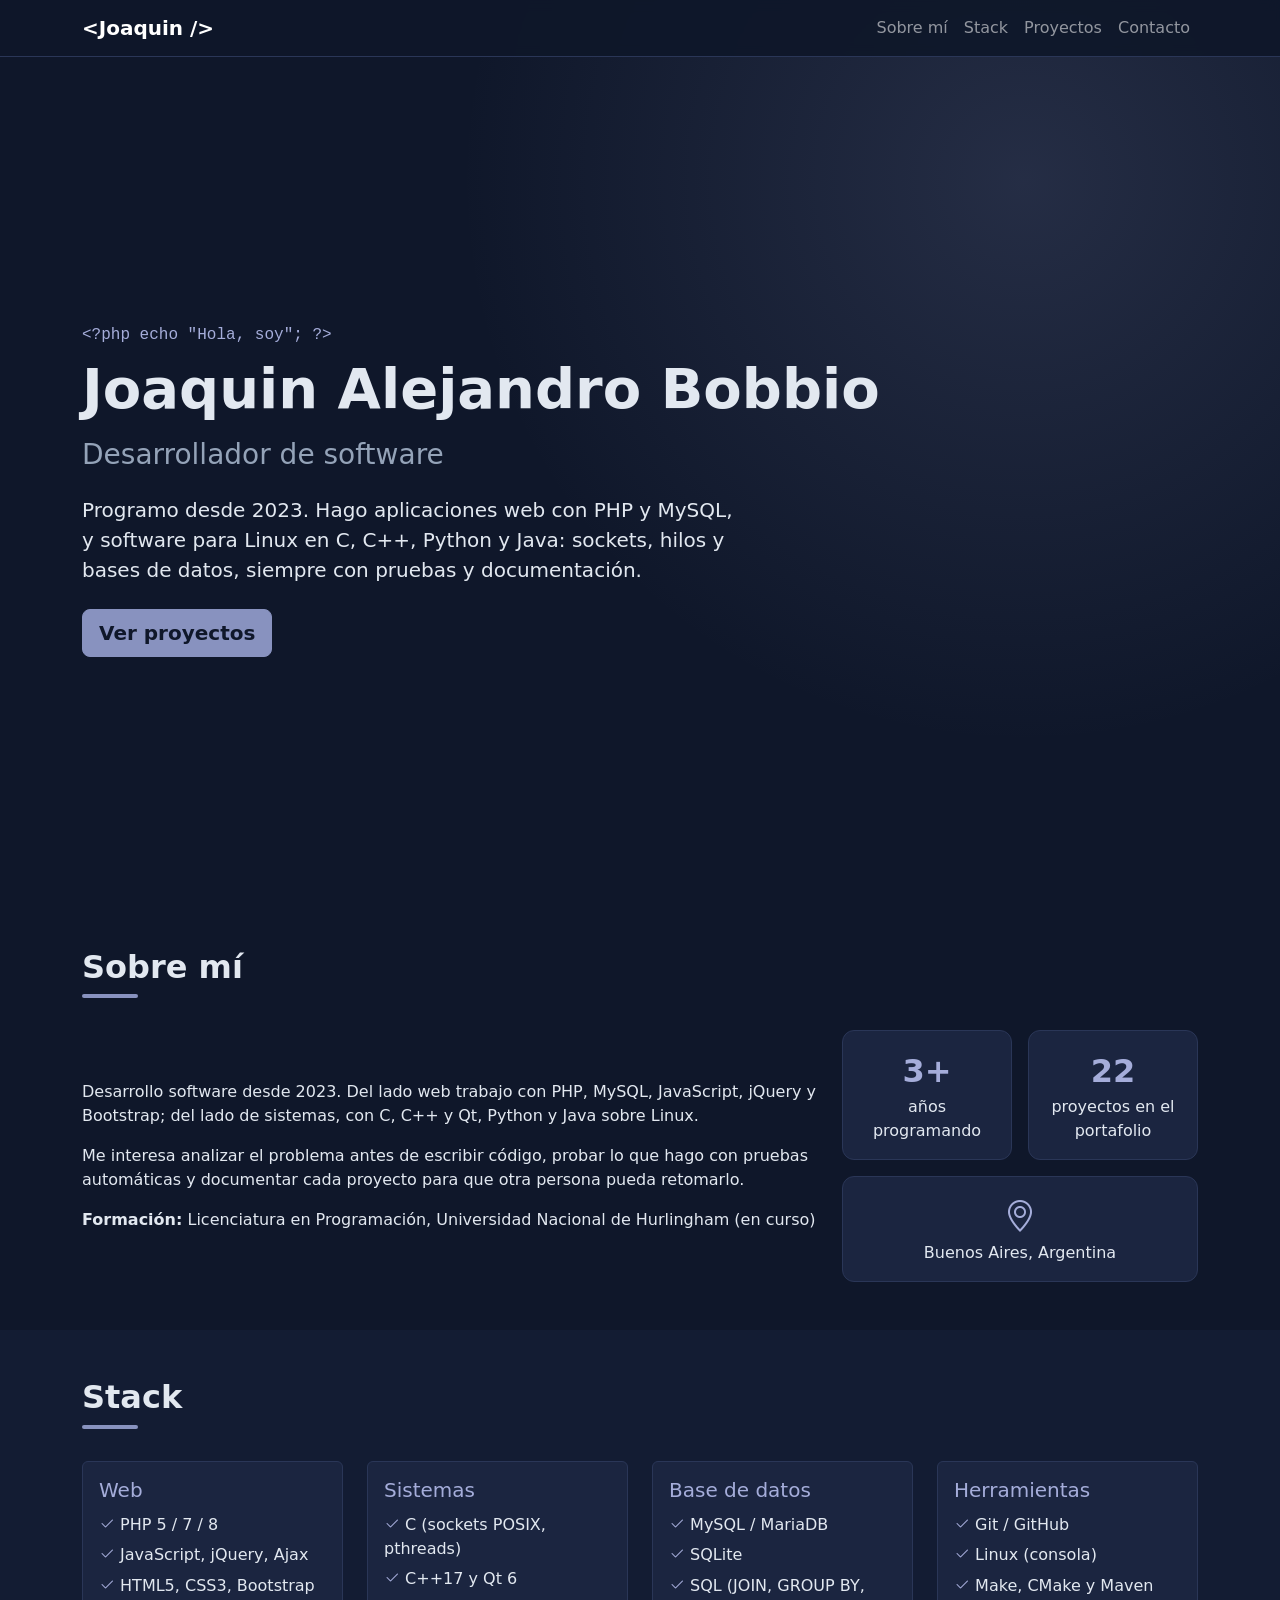
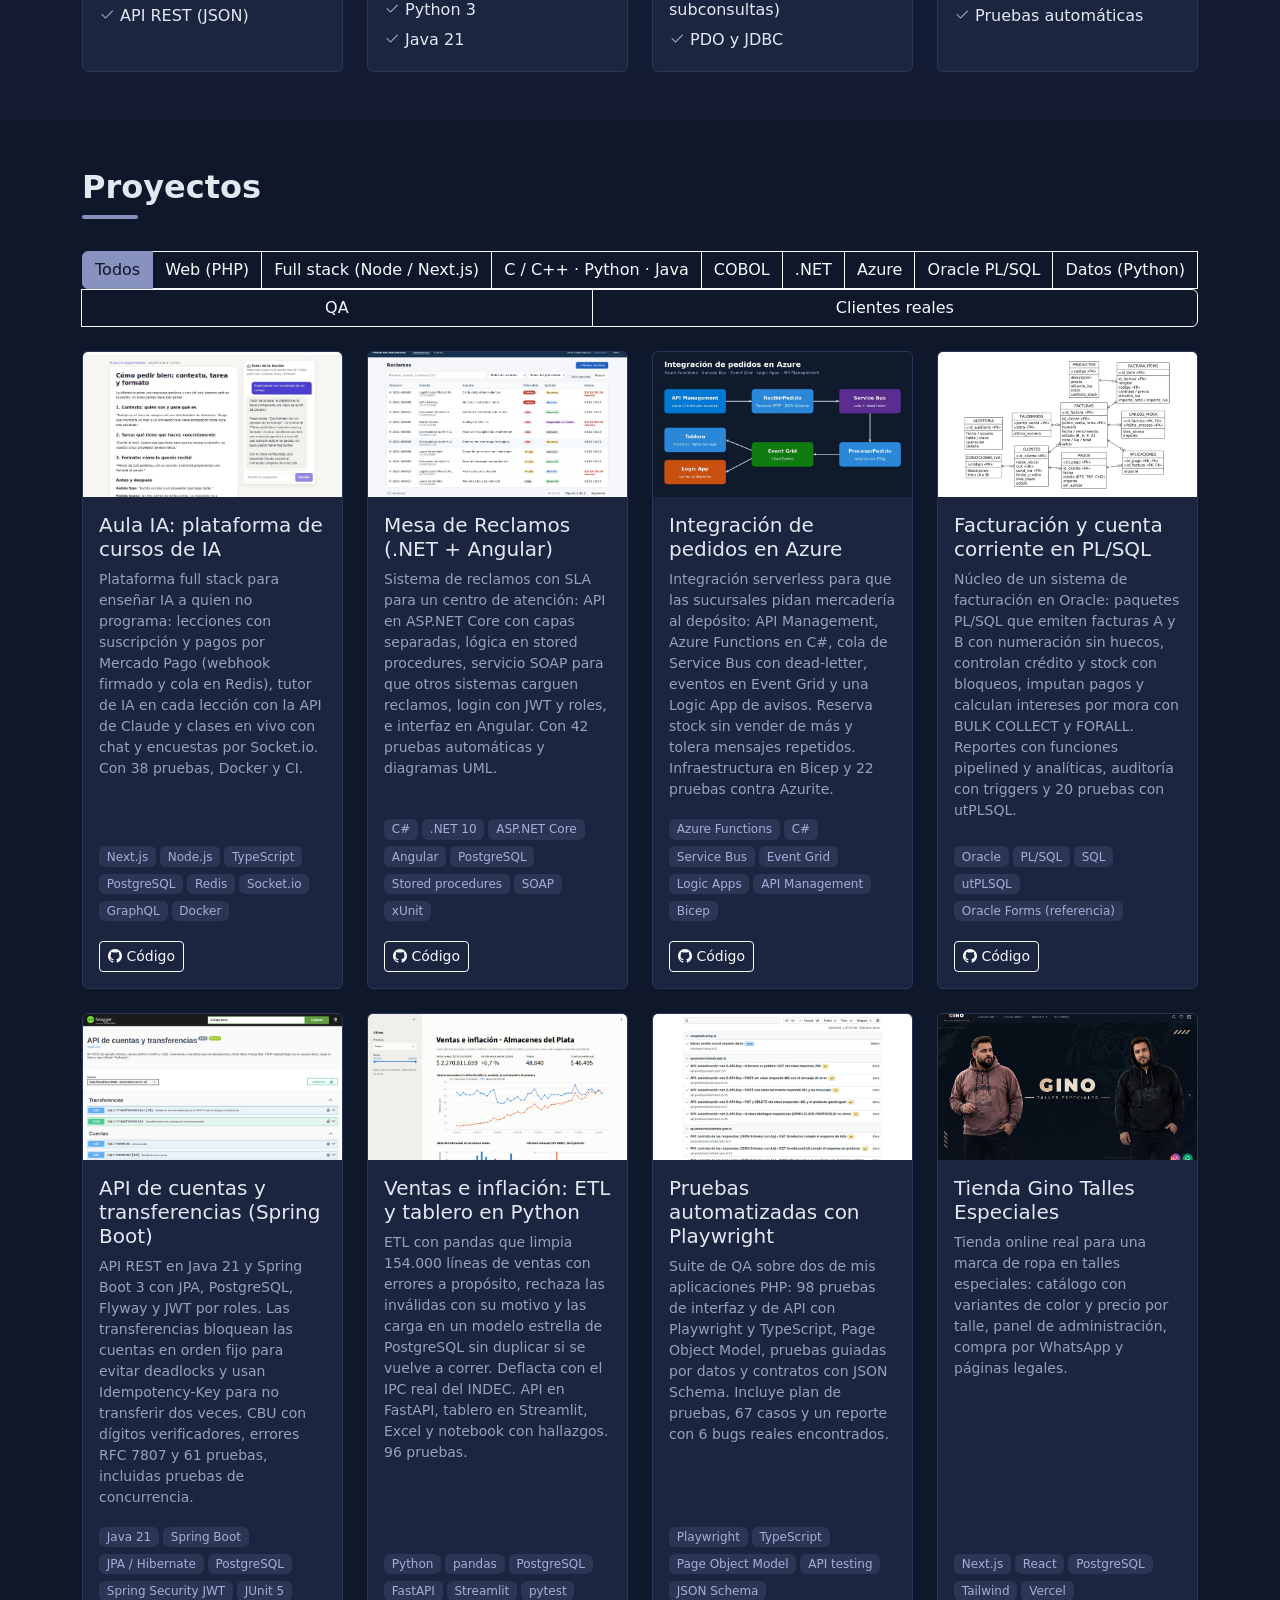
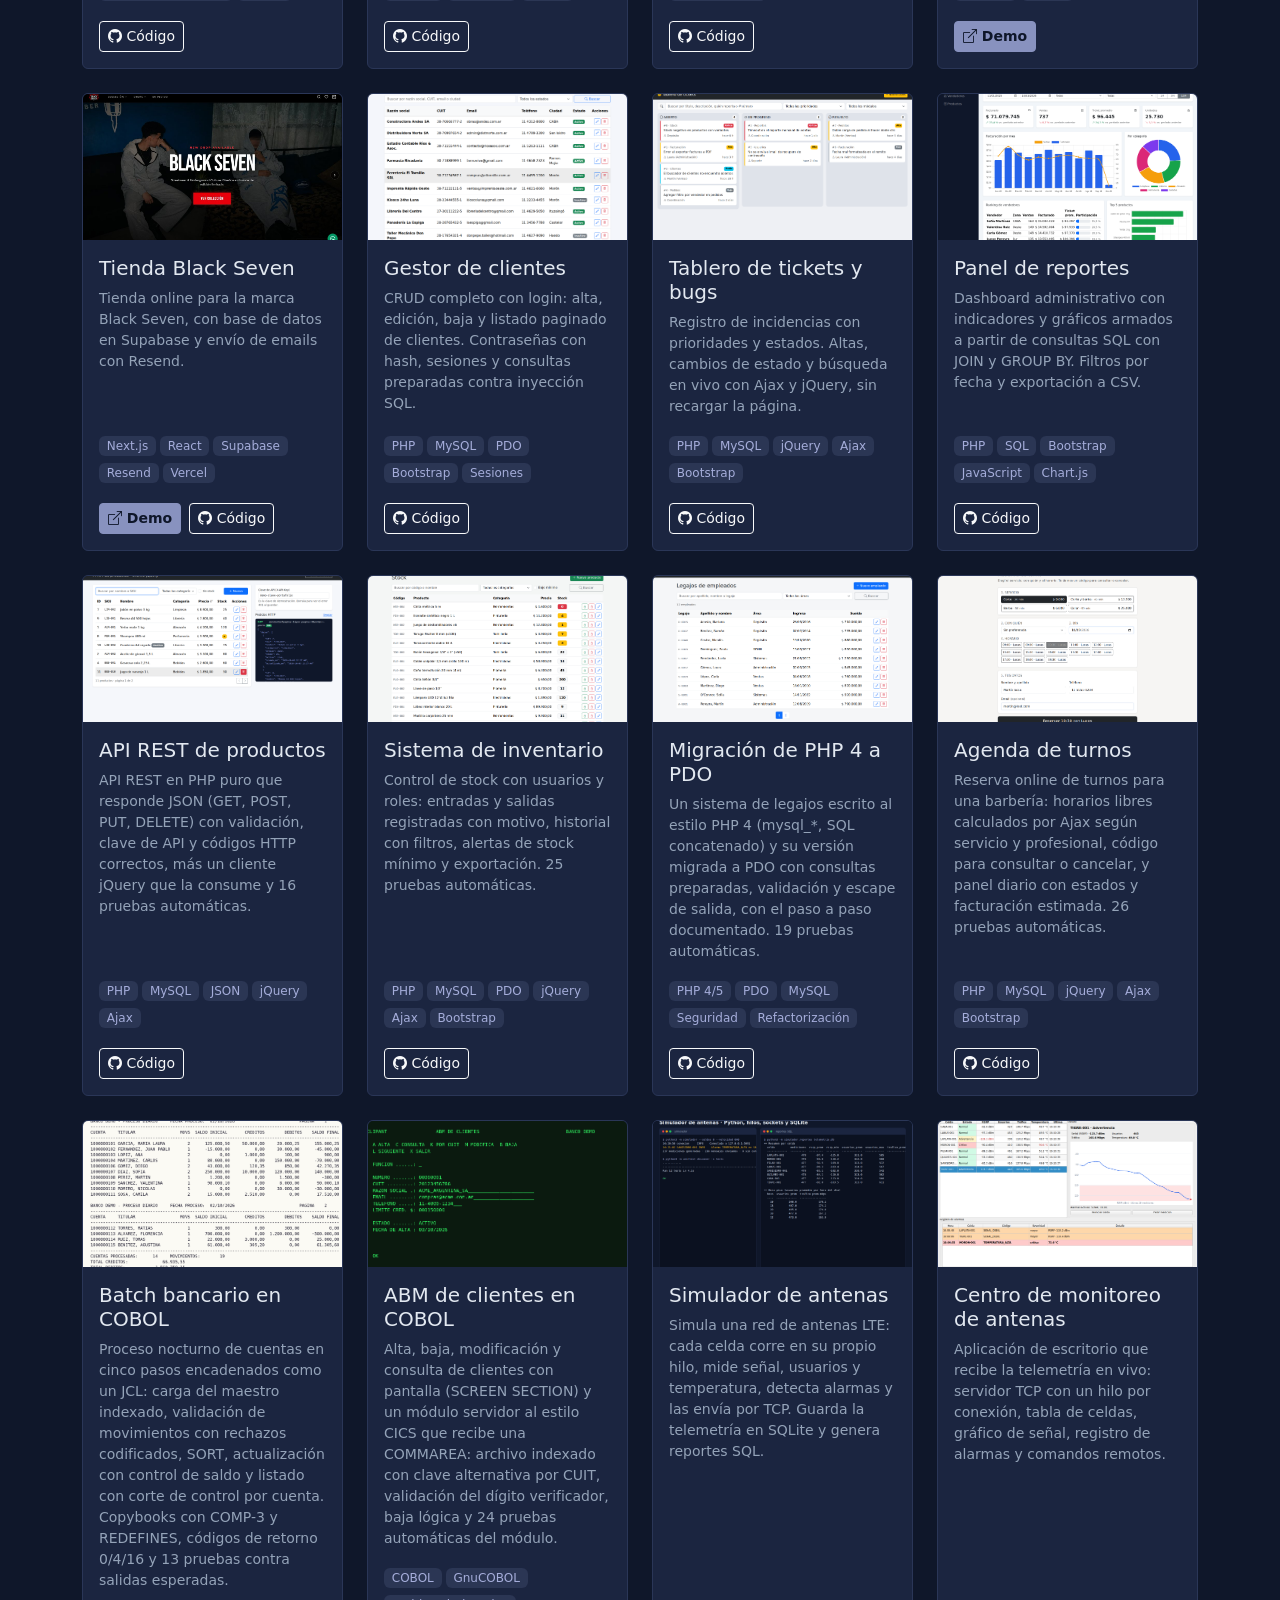
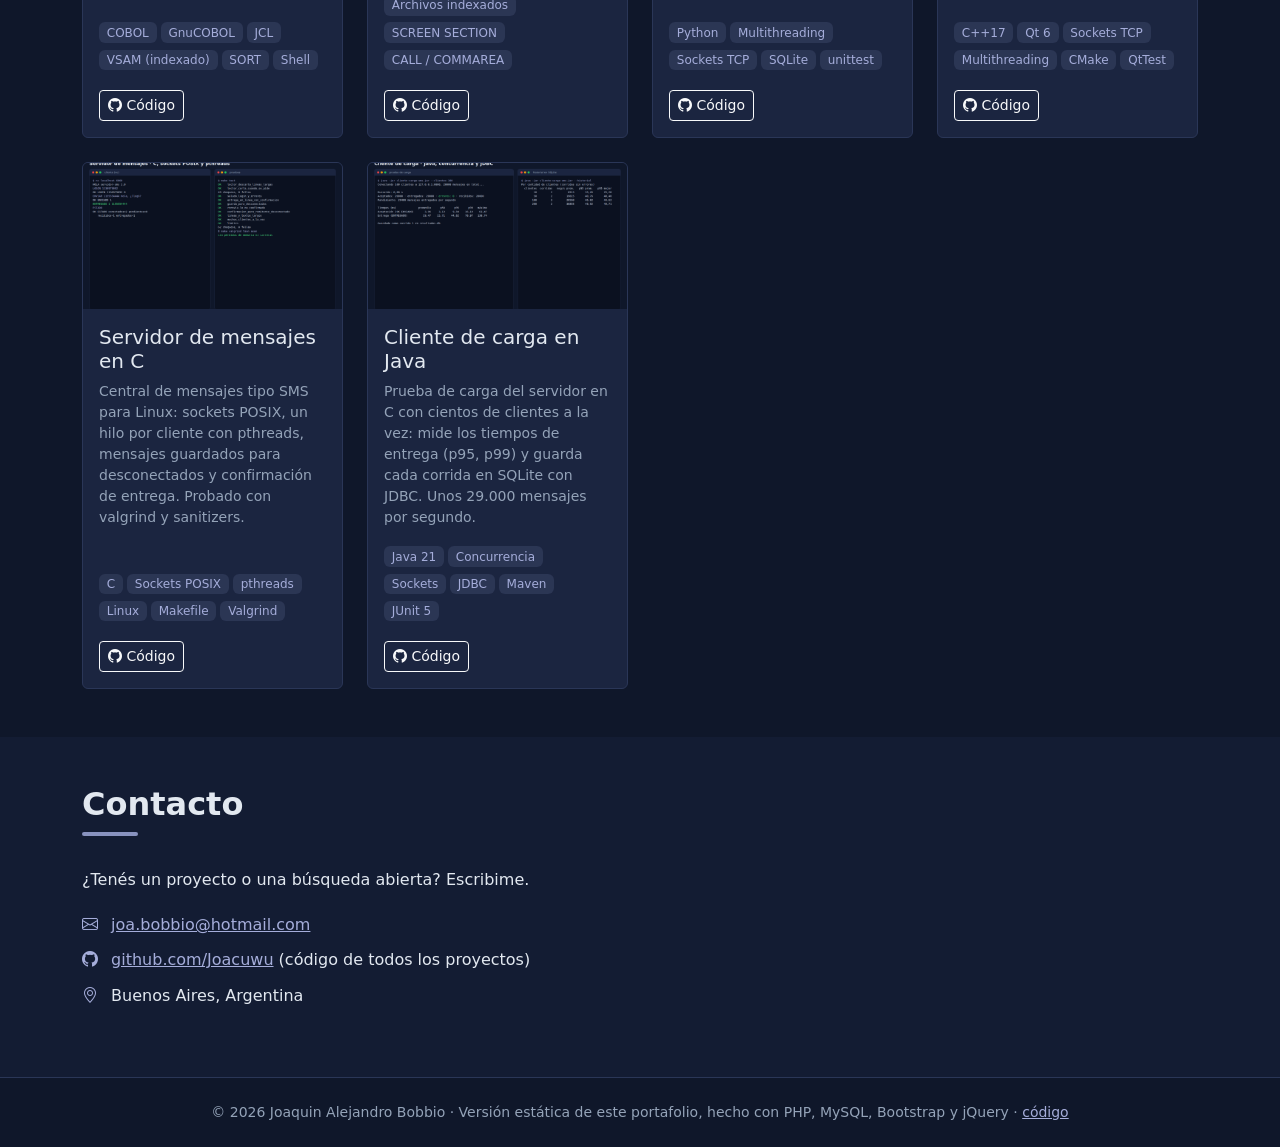
==== index.html @ fb20b4a5 "Primera versión de Joacuwu.github.io Co-Authored-By: Claude Opus 5.5 (1M context) <noreply@anthropic" ====
<!DOCTYPE html>
<html lang="es">
<head>
    <meta charset="utf-8">
    <meta name="viewport" content="width=device-width, initial-scale=1">
    <title>Joaquin Alejandro Bobbio · Desarrollador de software</title>
    <meta name="description" content="Programo desde 2023. Hago aplicaciones web con PHP y MySQL, y software para Linux en C, C++, Python y Java: sockets, hilos y bases de datos, siempre con pruebas y documentación.">
    <link rel="stylesheet" href="assets/vendor/bootstrap/bootstrap.min.css">
    <link rel="stylesheet" href="assets/vendor/bootstrap-icons/bootstrap-icons.min.css">
    <link rel="stylesheet" href="assets/css/estilos.css">
</head>
<body data-bs-spy="scroll" data-bs-target="#nav-principal" data-bs-offset="80">

<nav id="nav-principal" class="navbar navbar-expand-lg navbar-dark fixed-top">
    <div class="container">
        <a class="navbar-brand fw-bold" href="#inicio">&lt;Joaquin /&gt;</a>
        <button class="navbar-toggler" type="button" data-bs-toggle="collapse" data-bs-target="#menu" aria-controls="menu" aria-expanded="false" aria-label="Abrir menú">
            <span class="navbar-toggler-icon"></span>
        </button>
        <div class="collapse navbar-collapse" id="menu">
            <ul class="navbar-nav ms-auto">
                <li class="nav-item"><a class="nav-link" href="#sobre-mi">Sobre mí</a></li>
                <li class="nav-item"><a class="nav-link" href="#stack">Stack</a></li>
                <li class="nav-item"><a class="nav-link" href="#proyectos">Proyectos</a></li>
                <li class="nav-item"><a class="nav-link" href="#contacto">Contacto</a></li>
            </ul>
        </div>
    </div>
</nav>

<header id="inicio" class="hero d-flex align-items-center">
    <div class="container">
        <p class="text-acento mb-2 font-mono">&lt;?php echo "Hola, soy"; ?&gt;</p>
        <h1 class="display-4 fw-bold mb-3">Joaquin Alejandro Bobbio</h1>
        <h2 class="h3 text-secundario mb-4">Desarrollador de software</h2>
        <p class="lead col-lg-7 mb-4">Programo desde 2023. Hago aplicaciones web con PHP y MySQL, y software para Linux en C, C++, Python y Java: sockets, hilos y bases de datos, siempre con pruebas y documentación.</p>
        <div class="d-flex flex-wrap gap-2">
            <a href="#proyectos" class="btn btn-acento btn-lg">Ver proyectos</a>
        </div>
    </div>
</header>

<main>
    <section id="sobre-mi" class="py-5">
        <div class="container">
            <h2 class="titulo-seccion">Sobre mí</h2>
            <div class="row g-4 align-items-center">
                <div class="col-lg-8">
                                        <p>Desarrollo software desde 2023. Del lado web trabajo con PHP, MySQL, JavaScript, jQuery y Bootstrap; del lado de sistemas, con C, C++ y Qt, Python y Java sobre Linux.</p>
                                        <p>Me interesa analizar el problema antes de escribir código, probar lo que hago con pruebas automáticas y documentar cada proyecto para que otra persona pueda retomarlo.</p>
                                        <p class="mb-0"><strong>Formación:</strong> Licenciatura en Programación, Universidad Nacional de Hurlingham (en curso)</p>
                </div>
                <div class="col-lg-4">
                    <div class="row g-3 text-center">
                        <div class="col-6"><div class="dato"><span class="dato-num">3+</span><span>años programando</span></div></div>
                        <div class="col-6"><div class="dato"><span class="dato-num" id="dato-proyectos">22</span><span>proyectos en el portafolio</span></div></div>
                        <div class="col-12"><div class="dato"><span class="dato-num"><i class="bi bi-geo-alt"></i></span><span>Buenos Aires, Argentina</span></div></div>
                    </div>
                </div>
            </div>
        </div>
    </section>

    <section id="stack" class="py-5 seccion-alt">
        <div class="container">
            <h2 class="titulo-seccion">Stack</h2>
            <div class="row g-4">
                                <div class="col-sm-6 col-lg-3">
                    <div class="card h-100 tarjeta">
                        <div class="card-body">
                            <h3 class="h5 text-acento">Web</h3>
                            <ul class="list-unstyled mb-0">
                                                                <li><i class="bi bi-check2 text-acento"></i> PHP 5 / 7 / 8</li>
                                                                <li><i class="bi bi-check2 text-acento"></i> JavaScript, jQuery, Ajax</li>
                                                                <li><i class="bi bi-check2 text-acento"></i> HTML5, CSS3, Bootstrap</li>
                                                                <li><i class="bi bi-check2 text-acento"></i> API REST (JSON)</li>
                                                            </ul>
                        </div>
                    </div>
                </div>
                                <div class="col-sm-6 col-lg-3">
                    <div class="card h-100 tarjeta">
                        <div class="card-body">
                            <h3 class="h5 text-acento">Sistemas</h3>
                            <ul class="list-unstyled mb-0">
                                                                <li><i class="bi bi-check2 text-acento"></i> C (sockets POSIX, pthreads)</li>
                                                                <li><i class="bi bi-check2 text-acento"></i> C++17 y Qt 6</li>
                                                                <li><i class="bi bi-check2 text-acento"></i> Python 3</li>
                                                                <li><i class="bi bi-check2 text-acento"></i> Java 21</li>
                                                            </ul>
                        </div>
                    </div>
                </div>
                                <div class="col-sm-6 col-lg-3">
                    <div class="card h-100 tarjeta">
                        <div class="card-body">
                            <h3 class="h5 text-acento">Base de datos</h3>
                            <ul class="list-unstyled mb-0">
                                                                <li><i class="bi bi-check2 text-acento"></i> MySQL / MariaDB</li>
                                                                <li><i class="bi bi-check2 text-acento"></i> SQLite</li>
                                                                <li><i class="bi bi-check2 text-acento"></i> SQL (JOIN, GROUP BY, subconsultas)</li>
                                                                <li><i class="bi bi-check2 text-acento"></i> PDO y JDBC</li>
                                                            </ul>
                        </div>
                    </div>
                </div>
                                <div class="col-sm-6 col-lg-3">
                    <div class="card h-100 tarjeta">
                        <div class="card-body">
                            <h3 class="h5 text-acento">Herramientas</h3>
                            <ul class="list-unstyled mb-0">
                                                                <li><i class="bi bi-check2 text-acento"></i> Git / GitHub</li>
                                                                <li><i class="bi bi-check2 text-acento"></i> Linux (consola)</li>
                                                                <li><i class="bi bi-check2 text-acento"></i> Make, CMake y Maven</li>
                                                                <li><i class="bi bi-check2 text-acento"></i> Pruebas automáticas</li>
                                                            </ul>
                        </div>
                    </div>
                </div>
                            </div>
        </div>
    </section>

    <section id="proyectos" class="py-5">
        <div class="container">
            <h2 class="titulo-seccion">Proyectos</h2>
            <div class="btn-group flex-wrap mb-4" role="group" aria-label="Filtrar proyectos" id="filtros" data-enfoque="general">
                                <button type="button" class="btn btn-outline-light active" data-etiqueta="todos">Todos</button>
                                <button type="button" class="btn btn-outline-light" data-etiqueta="web">Web (PHP)</button>
                                <button type="button" class="btn btn-outline-light" data-etiqueta="fullstack">Full stack (Node / Next.js)</button>
                                <button type="button" class="btn btn-outline-light" data-etiqueta="sistemas">C / C++ · Python · Java</button>
                                <button type="button" class="btn btn-outline-light" data-etiqueta="cobol">COBOL</button>
                                <button type="button" class="btn btn-outline-light" data-etiqueta="dotnet">.NET</button>
                                <button type="button" class="btn btn-outline-light" data-etiqueta="azure">Azure</button>
                                <button type="button" class="btn btn-outline-light" data-etiqueta="oracle">Oracle PL/SQL</button>
                                <button type="button" class="btn btn-outline-light" data-etiqueta="datos">Datos (Python)</button>
                                <button type="button" class="btn btn-outline-light" data-etiqueta="qa">QA</button>
                                <button type="button" class="btn btn-outline-light" data-etiqueta="real">Clientes reales</button>
                            </div>
            <div class="row g-4" id="lista-proyectos">
                <div class="col-12 text-center py-5" id="cargando">
                    <div class="spinner-border text-light" role="status"><span class="visually-hidden">Cargando…</span></div>
                </div>
            </div>
        </div>
    </section>

    <section id="contacto" class="py-5 seccion-alt">
        <div class="container">
            <h2 class="titulo-seccion">Contacto</h2>
            <div class="row g-4 g-lg-5">
                <div class="col-lg-8">
                    <p>¿Tenés un proyecto o una búsqueda abierta? Escribime.</p>
                    <ul class="list-unstyled contacto-links">
                        <li><i class="bi bi-envelope"></i> <a href="mailto:joa.bobbio@hotmail.com">joa.bobbio@hotmail.com</a></li>
                        <li><i class="bi bi-github"></i> <a href="https://github.com/Joacuwu" target="_blank" rel="noopener">github.com/Joacuwu</a> (código de todos los proyectos)</li>
                        <li><i class="bi bi-geo-alt"></i> Buenos Aires, Argentina</li>
                    </ul>
                </div>
            </div>
        </div>
    </section>
</main>

<footer class="py-4 text-center small text-secundario">
    &copy; 2026 Joaquin Alejandro Bobbio · Versión estática de este portafolio, hecho con PHP, MySQL, Bootstrap y jQuery · <a href="https://github.com/Joacuwu/portafolio" target="_blank" rel="noopener">código</a>
</footer>

<script src="assets/vendor/jquery/jquery.min.js"></script>
<script src="assets/vendor/bootstrap/bootstrap.bundle.min.js"></script>
<script src="assets/js/datos-estaticos.js"></script>
<script src="assets/js/main.js"></script>
</body>
</html>
---- assets/css/estilos.css ----
:root {
    --fondo: #0f172a;
    --fondo-alt: #131c33;
    --tarjeta: #1b2540;
    --borde: #2a3657;
    --texto: #e2e8f0;
    --secundario: #94a3b8;
    --acento: #8892bf; /* violeta del logo de PHP */
    --acento-fuerte: #a5adda;
}

html { scroll-behavior: smooth; scroll-padding-top: 70px; }

body {
    background: var(--fondo);
    color: var(--texto);
    font-family: system-ui, -apple-system, "Segoe UI", Roboto, sans-serif;
}

a { color: var(--acento-fuerte); }
a:hover { color: #fff; }

.font-mono { font-family: ui-monospace, SFMono-Regular, Consolas, monospace; }
.text-acento { color: var(--acento-fuerte) !important; }
.text-secundario { color: var(--secundario) !important; }

.navbar { background: rgba(15, 23, 42, .92); backdrop-filter: blur(6px); border-bottom: 1px solid var(--borde); }
.navbar .nav-link.active { color: var(--acento-fuerte) !important; }

.hero {
    min-height: 100vh;
    padding-top: 80px;
    background:
        radial-gradient(circle at 80% 20%, rgba(136, 146, 191, .18), transparent 45%),
        var(--fondo);
}

.btn-acento { background: var(--acento); border-color: var(--acento); color: #0f172a; font-weight: 600; }
.btn-acento:hover, .btn-acento:focus { background: var(--acento-fuerte); border-color: var(--acento-fuerte); color: #0f172a; }

.seccion-alt { background: var(--fondo-alt); }

.titulo-seccion { font-weight: 700; margin-bottom: 2rem; }
.titulo-seccion::after {
    content: ""; display: block; width: 56px; height: 4px; margin-top: .5rem;
    background: var(--acento); border-radius: 2px;
}

.tarjeta, .card { background: var(--tarjeta); border: 1px solid var(--borde); color: var(--texto); }
.tarjeta li { padding: .2rem 0; }

.dato { background: var(--tarjeta); border: 1px solid var(--borde); border-radius: .75rem; padding: 1rem; display: flex; flex-direction: column; }
.dato-num { font-size: 2rem; font-weight: 700; color: var(--acento-fuerte); }

.proyecto .card-img-top { aspect-ratio: 16 / 9; object-fit: cover; background: #0b1120; }
.proyecto .placeholder-img {
    aspect-ratio: 16 / 9; display: flex; align-items: center; justify-content: center;
    background: linear-gradient(135deg, #1e293b, #312e81); font-size: 2.5rem; color: var(--acento-fuerte);
}
.proyecto { transition: transform .2s ease, border-color .2s ease; }
.proyecto:hover { transform: translateY(-4px); border-color: var(--acento); }
.badge-tec { background: rgba(136, 146, 191, .15); color: var(--acento-fuerte); font-weight: 500; }

#filtros .btn.active { background: var(--acento); border-color: var(--acento); color: #0f172a; }

.form-control { background: var(--fondo); border-color: var(--borde); color: var(--texto); }
.form-control:focus { background: var(--fondo); color: var(--texto); border-color: var(--acento); box-shadow: 0 0 0 .2rem rgba(136, 146, 191, .25); }
.form-label { color: var(--secundario); }

.contacto-links li { padding: .35rem 0; }
.contacto-links i { color: var(--acento-fuerte); margin-right: .5rem; }

footer { border-top: 1px solid var(--borde); }
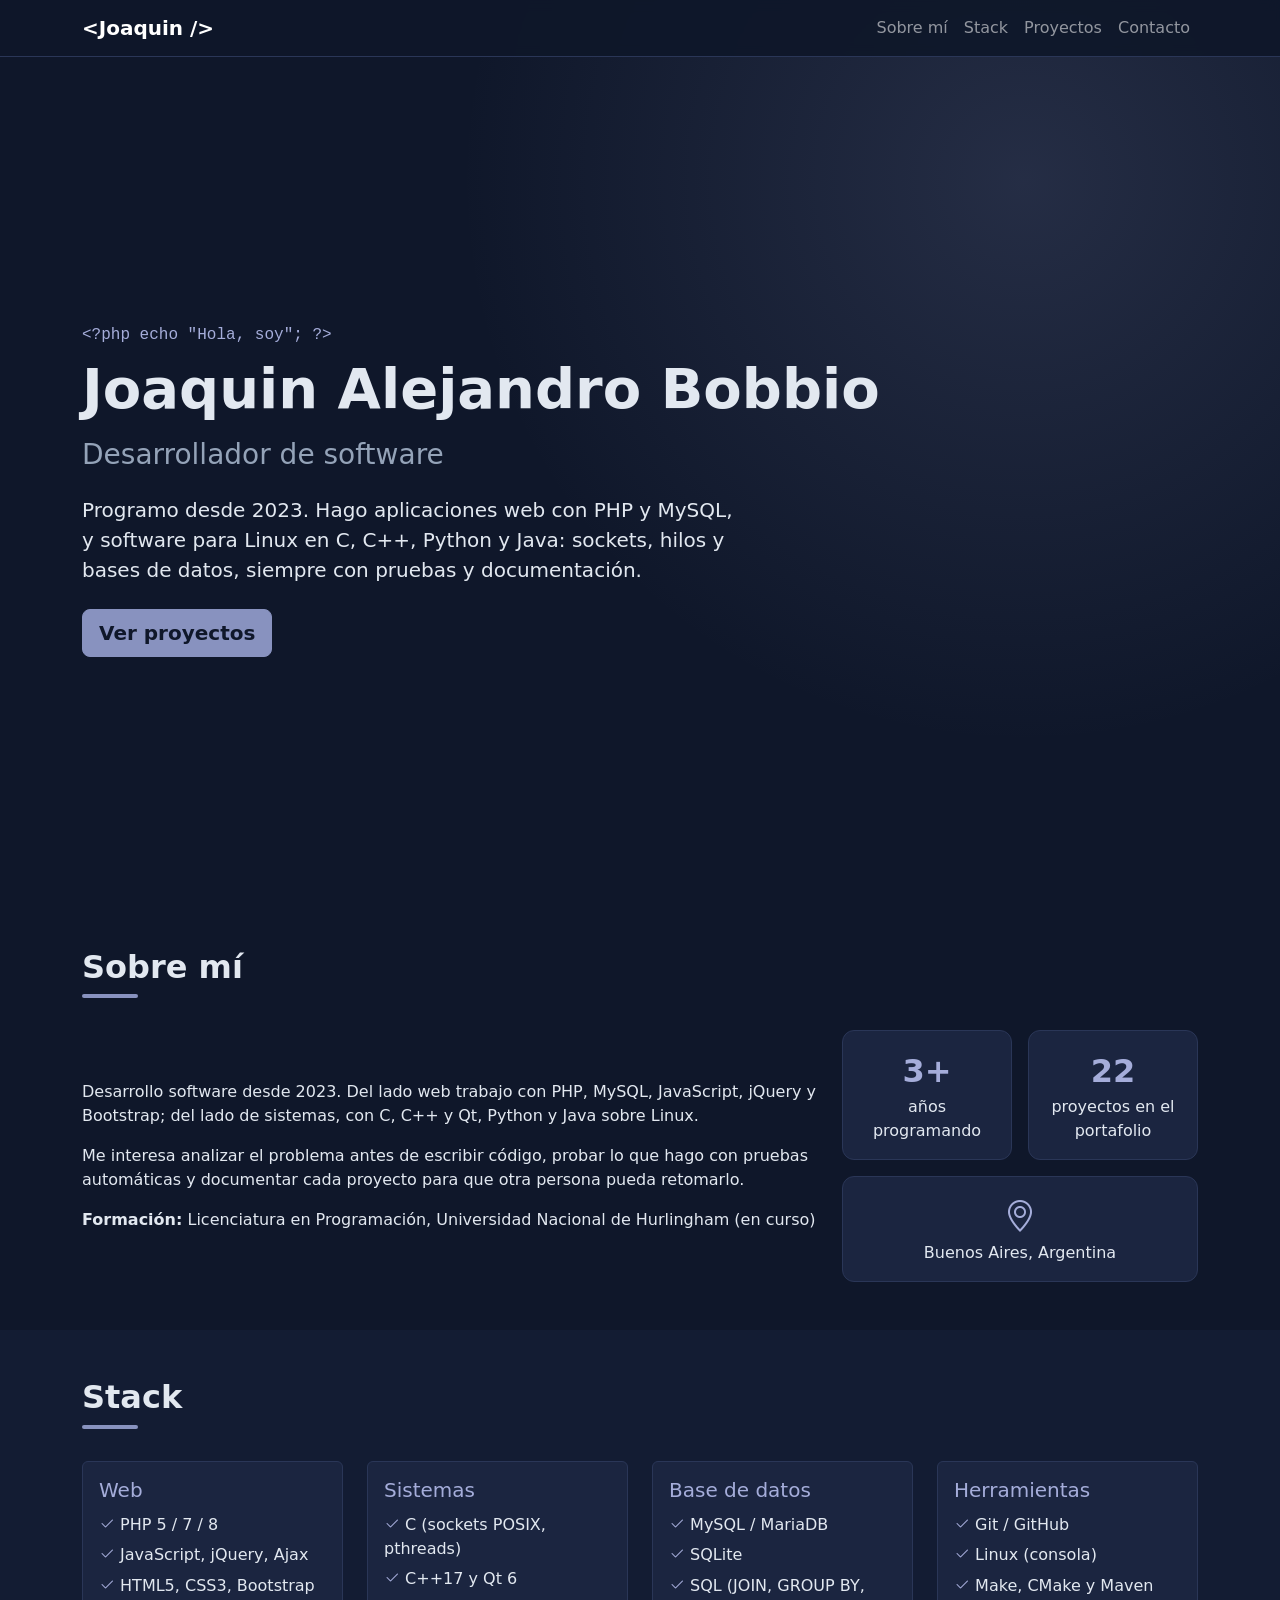
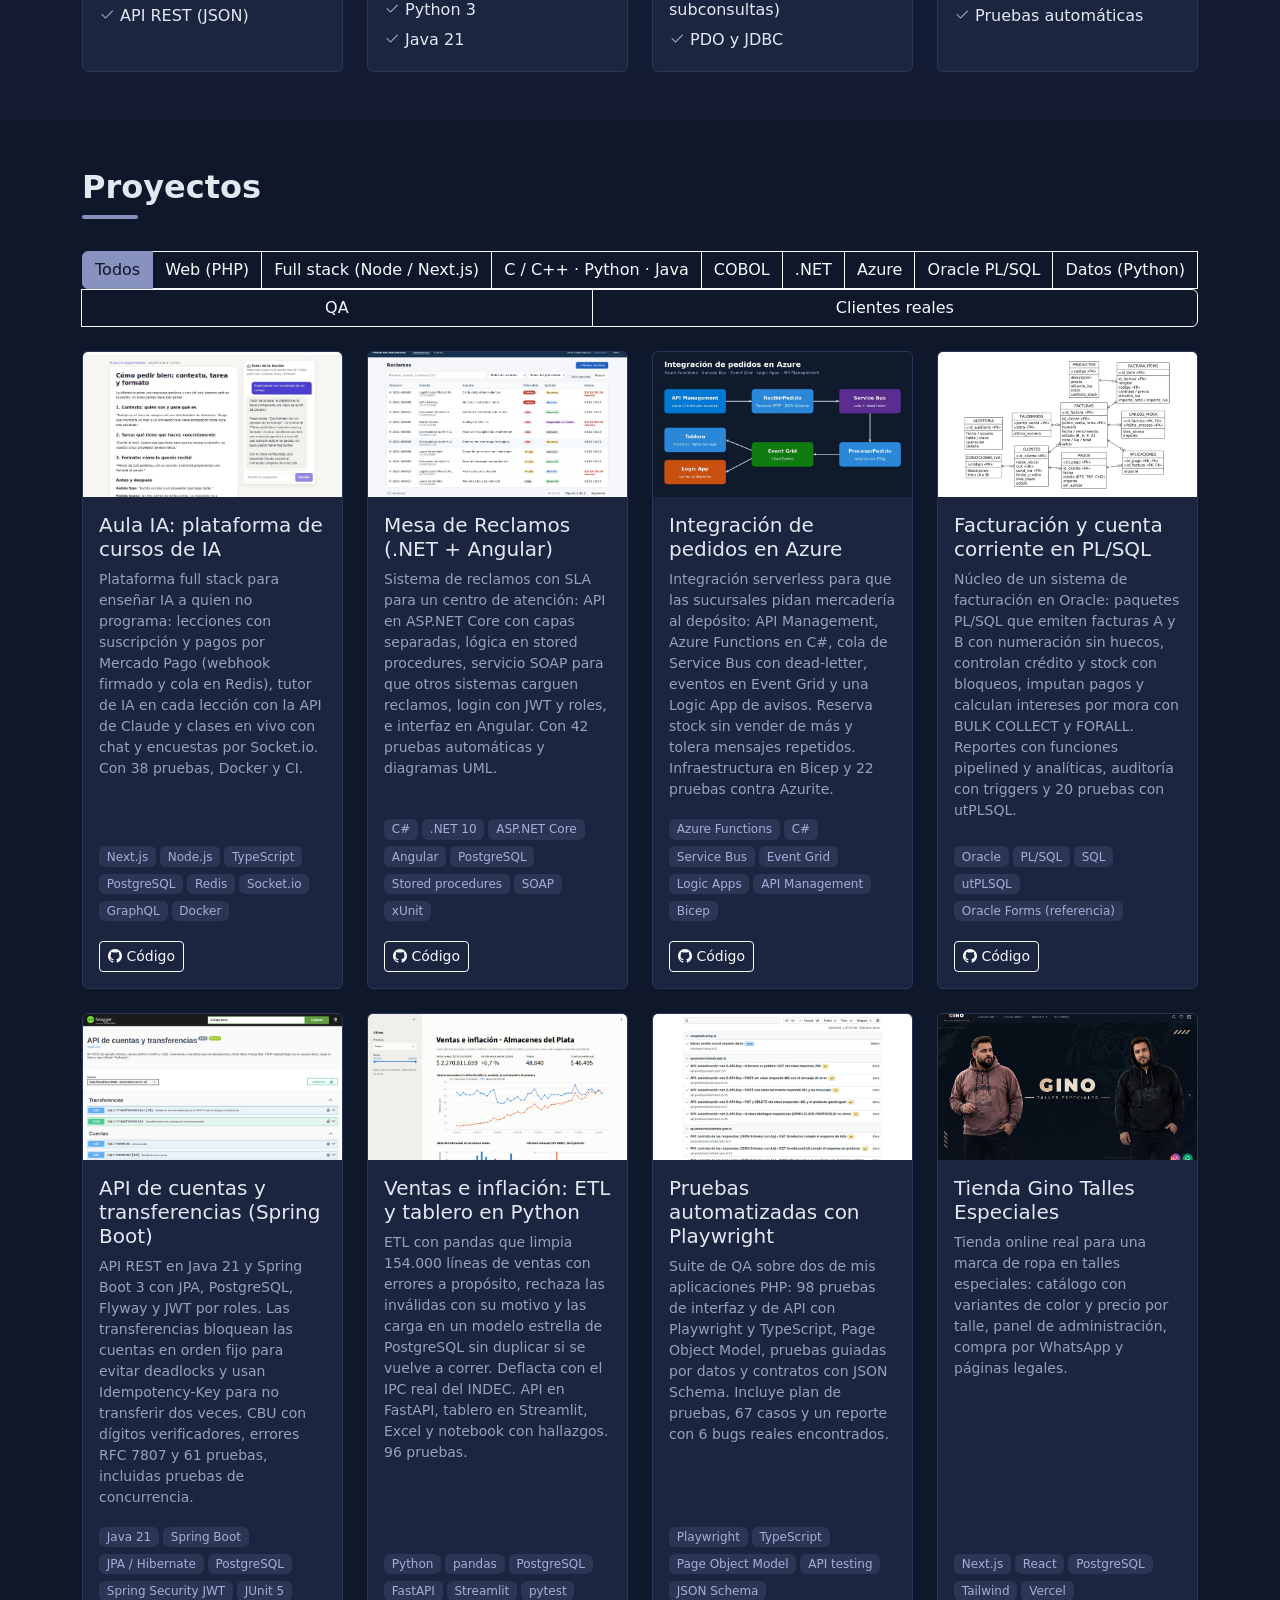
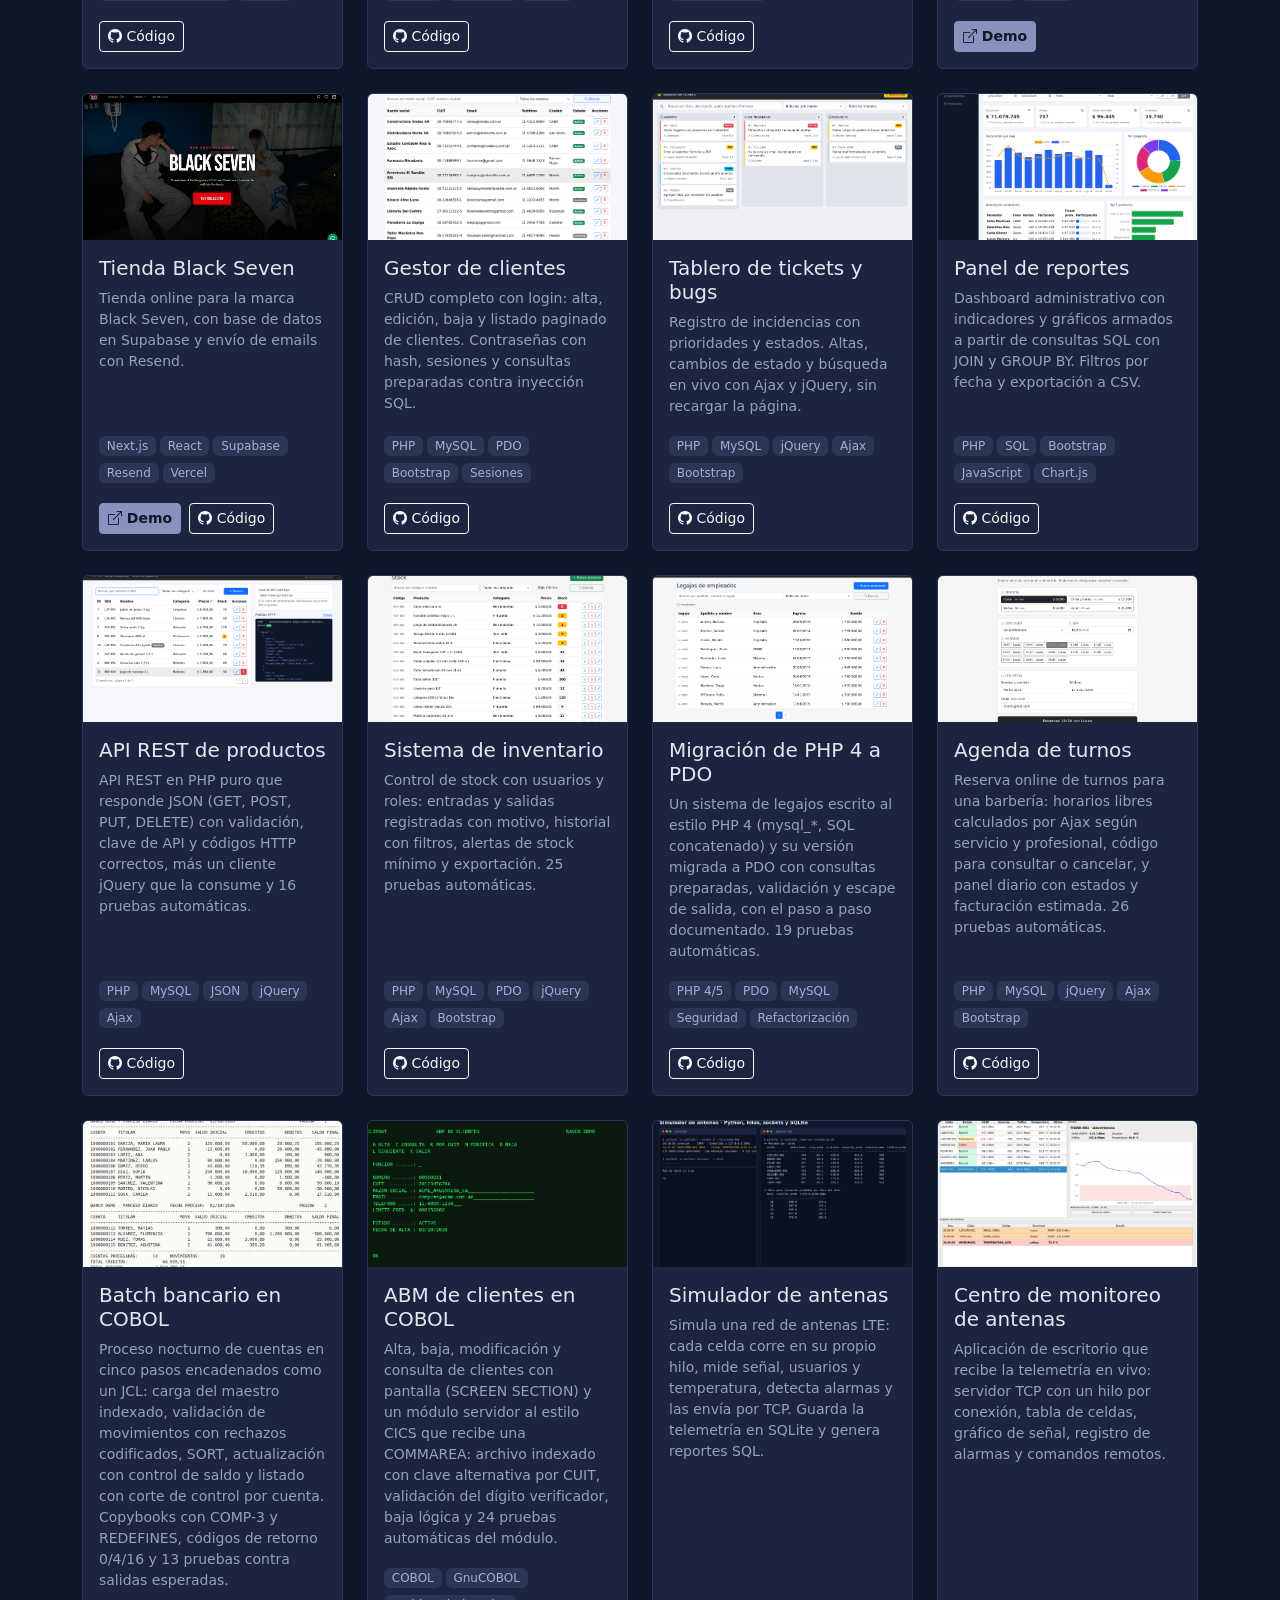
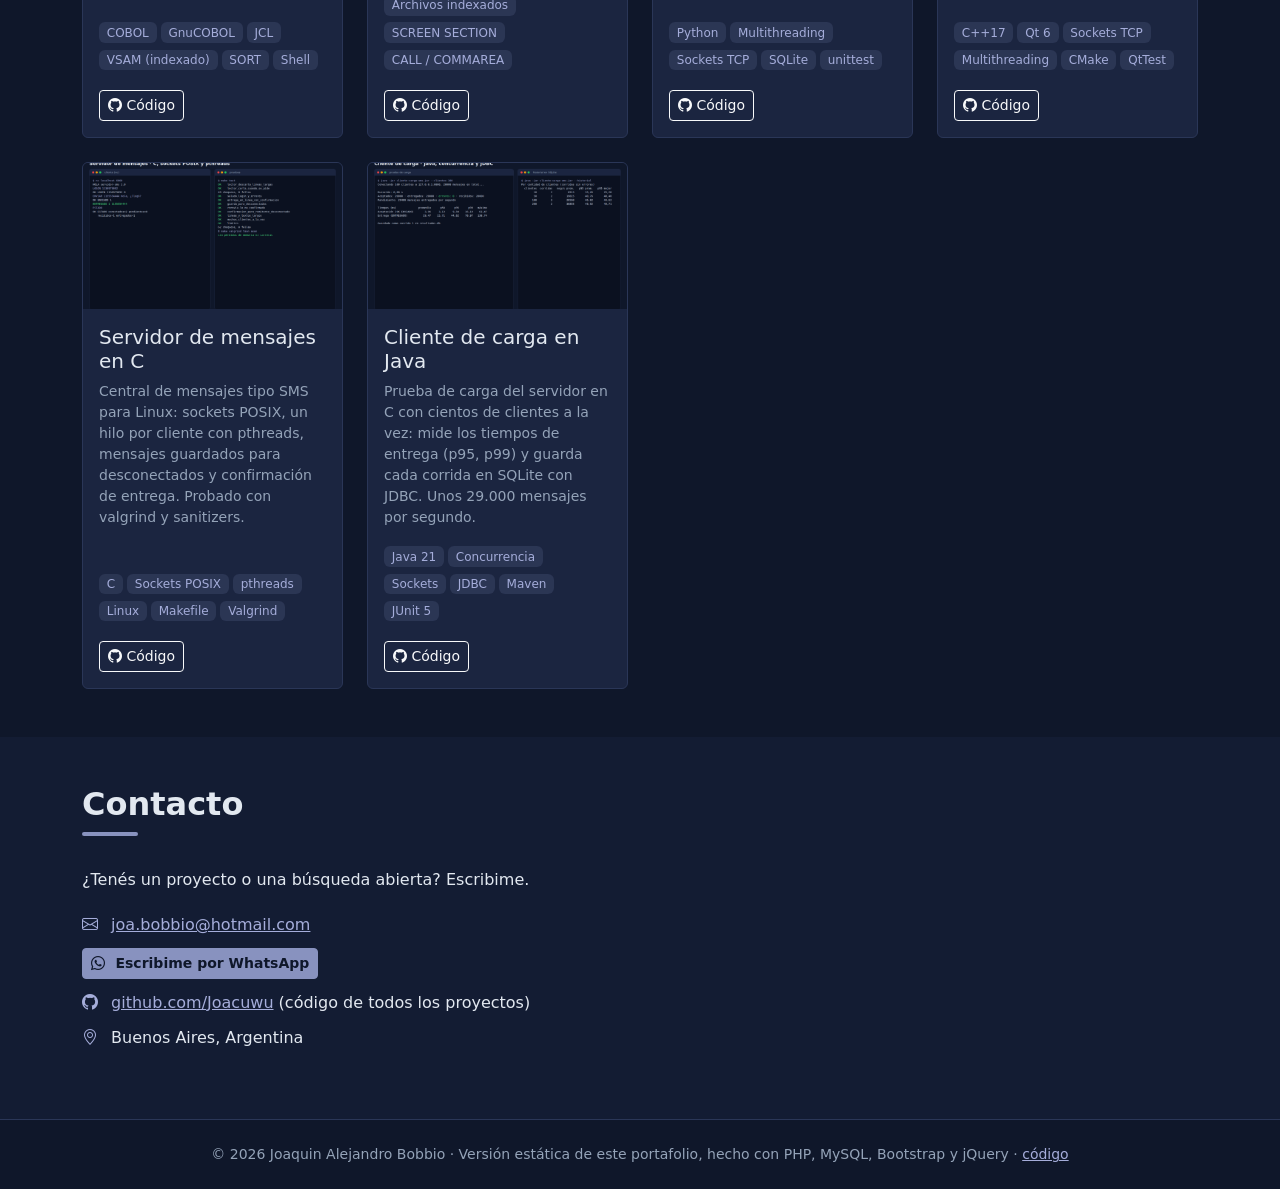
==== commit 363b608f: "Agregar botón de WhatsApp en la sección de contacto Co-Authored-By: Claude Opus 5.5 (1M context) <no" ====
--- a/index.html
+++ b/index.html
@@ -153,6 +153,7 @@
                     <p>¿Tenés un proyecto o una búsqueda abierta? Escribime.</p>
                     <ul class="list-unstyled contacto-links">
                         <li><i class="bi bi-envelope"></i> <a href="mailto:joa.bobbio@hotmail.com">joa.bobbio@hotmail.com</a></li>
+                        <li><a class="btn btn-acento btn-sm" href="https://wa.me/5491128181672?text=Hola%20Joaqu%C3%ADn%2C%20vi%20tu%20portafolio%20y%20quer%C3%ADa%20consultarte" target="_blank" rel="noopener"><i class="bi bi-whatsapp"></i> Escribime por WhatsApp</a></li>
                         <li><i class="bi bi-github"></i> <a href="https://github.com/Joacuwu" target="_blank" rel="noopener">github.com/Joacuwu</a> (código de todos los proyectos)</li>
                         <li><i class="bi bi-geo-alt"></i> Buenos Aires, Argentina</li>
                     </ul>
--- a/assets/css/estilos.css
+++ b/assets/css/estilos.css
@@ -69,5 +69,6 @@
 
 .contacto-links li { padding: .35rem 0; }
 .contacto-links i { color: var(--acento-fuerte); margin-right: .5rem; }
+.contacto-links .btn i { color: inherit; margin-right: .35rem; }
 
 footer { border-top: 1px solid var(--borde); }
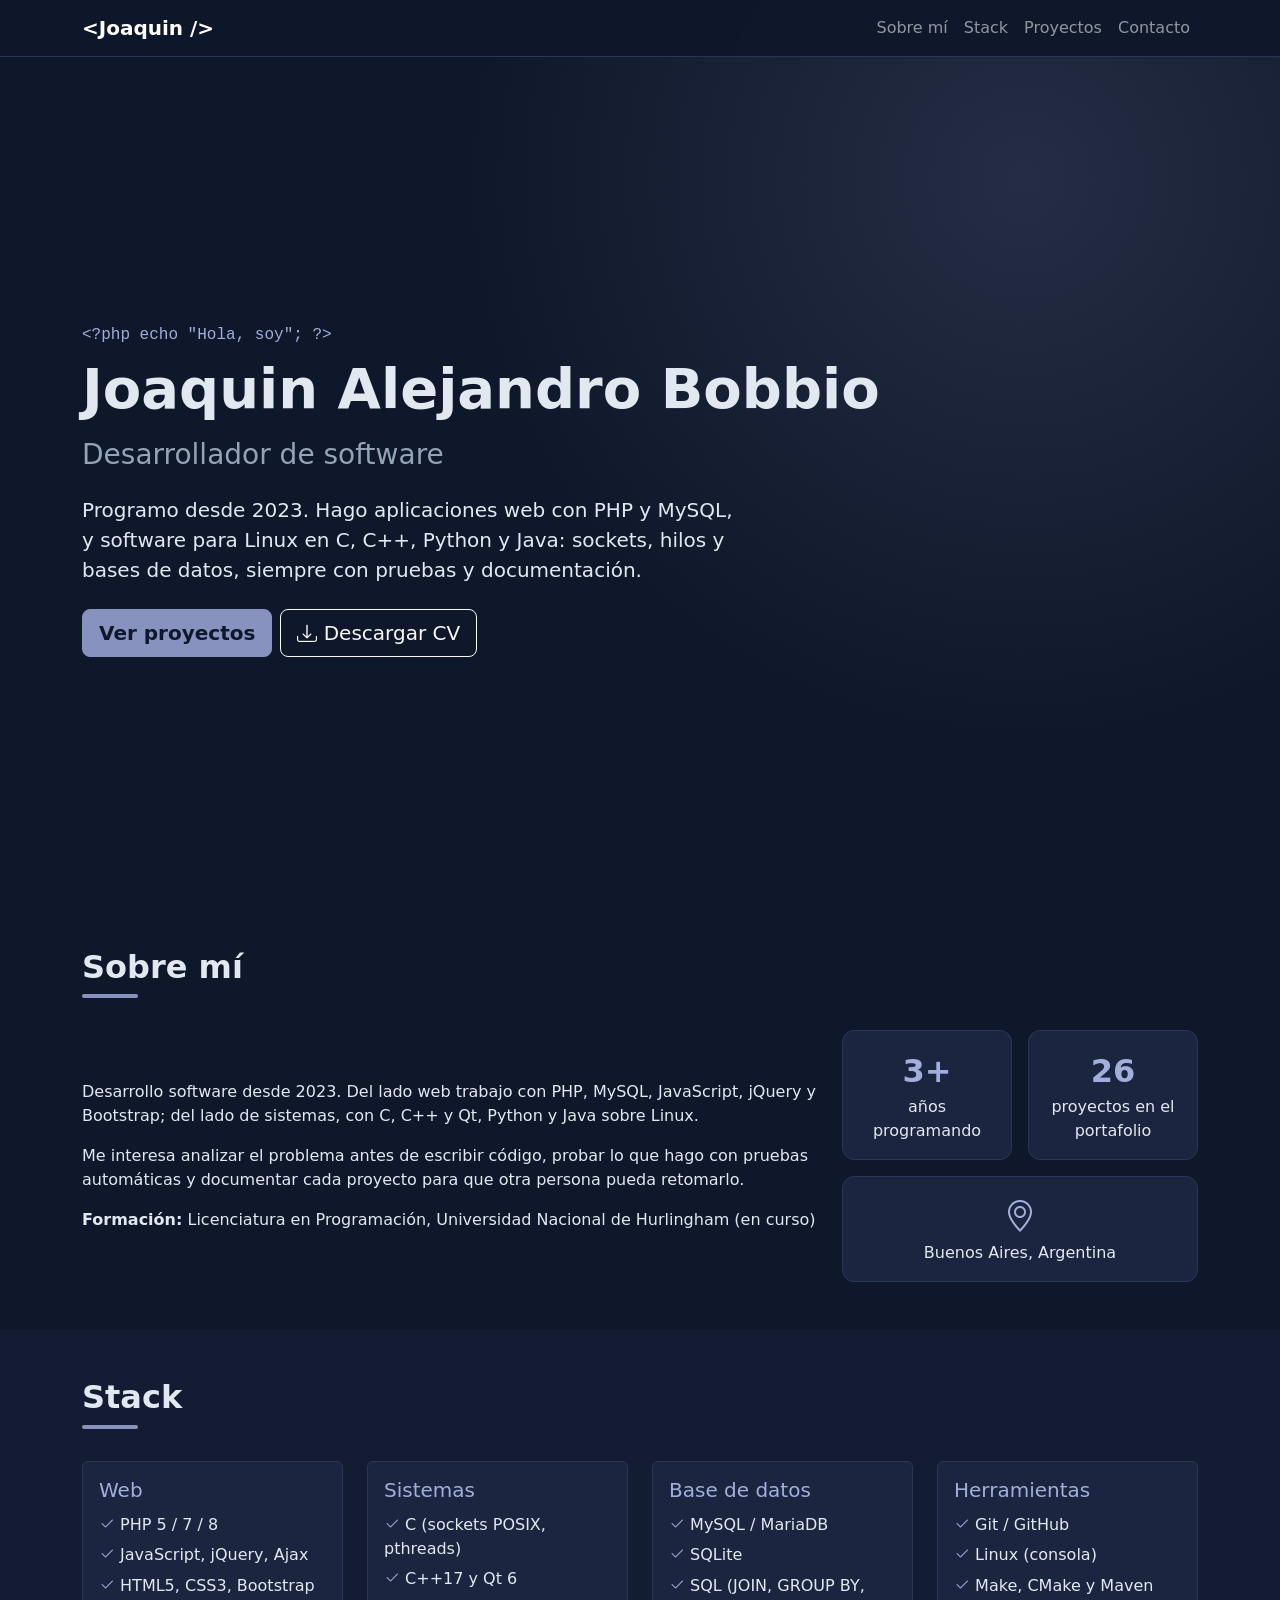
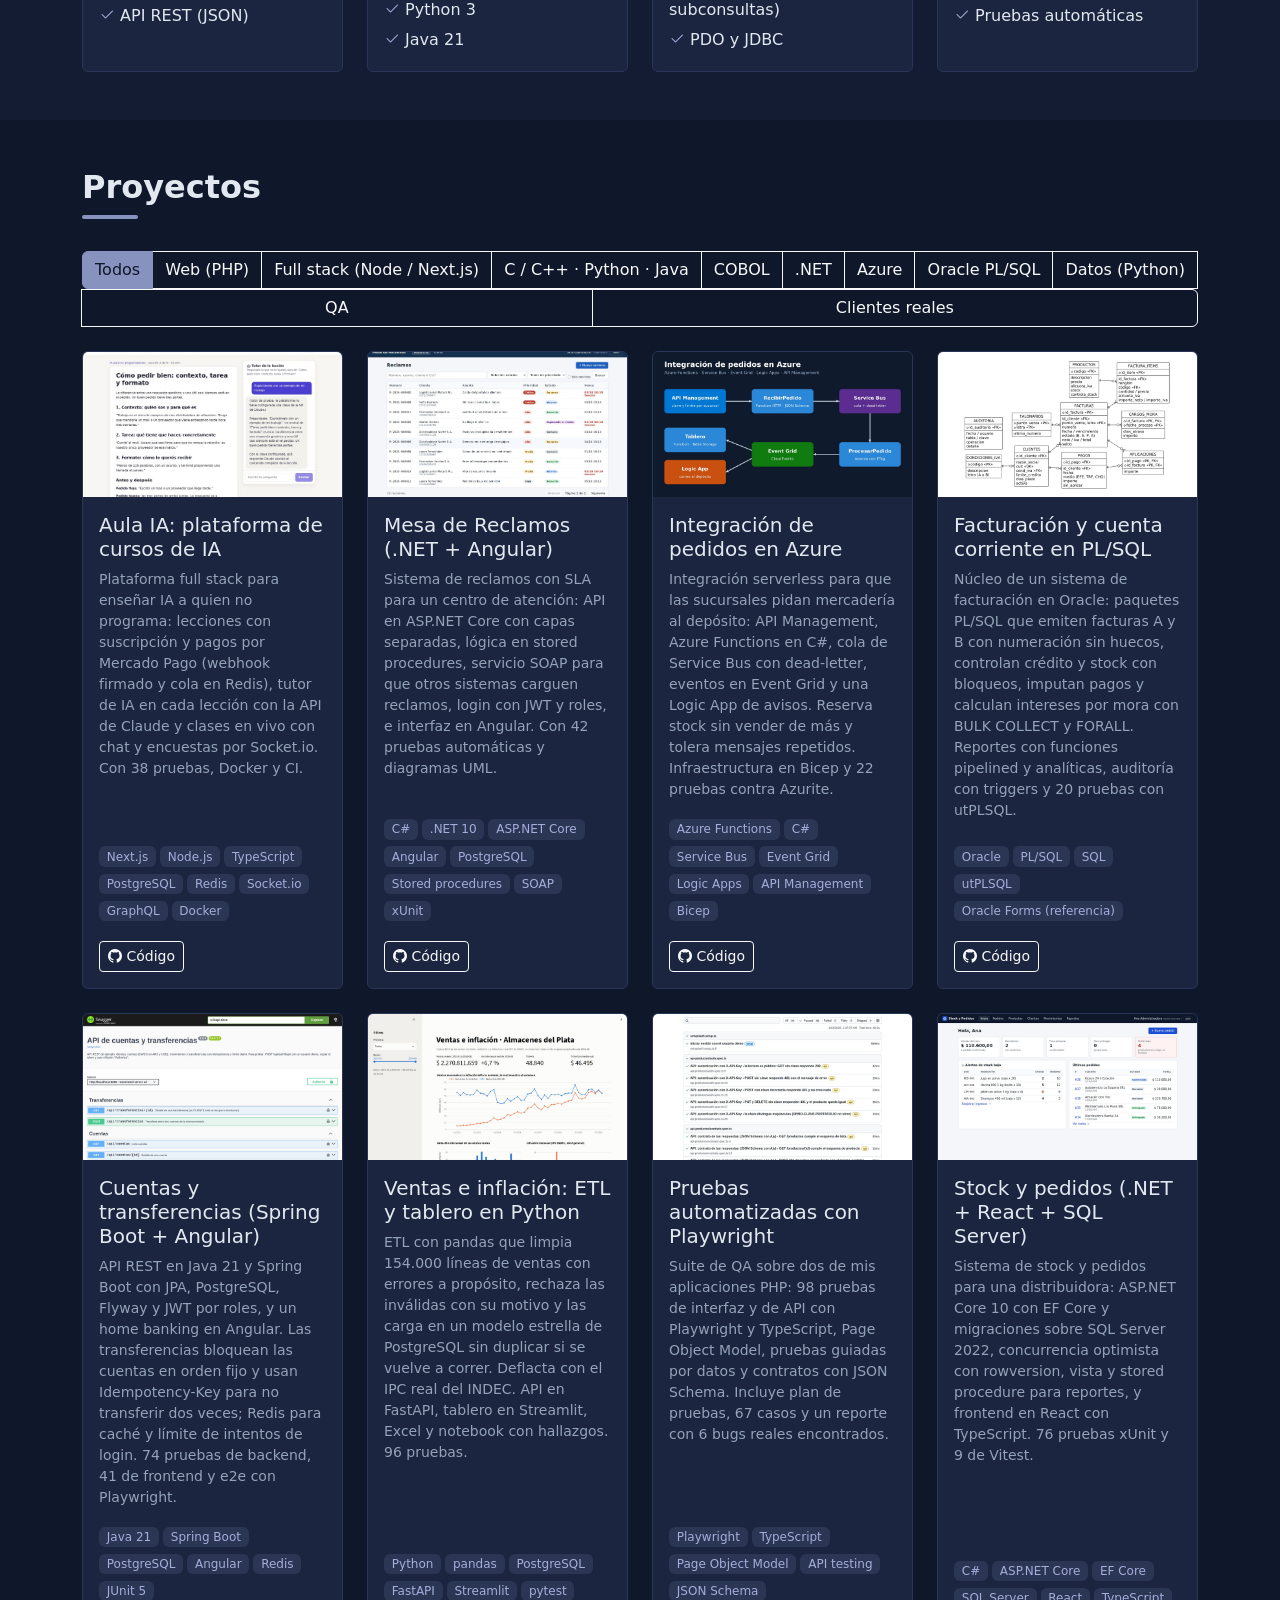
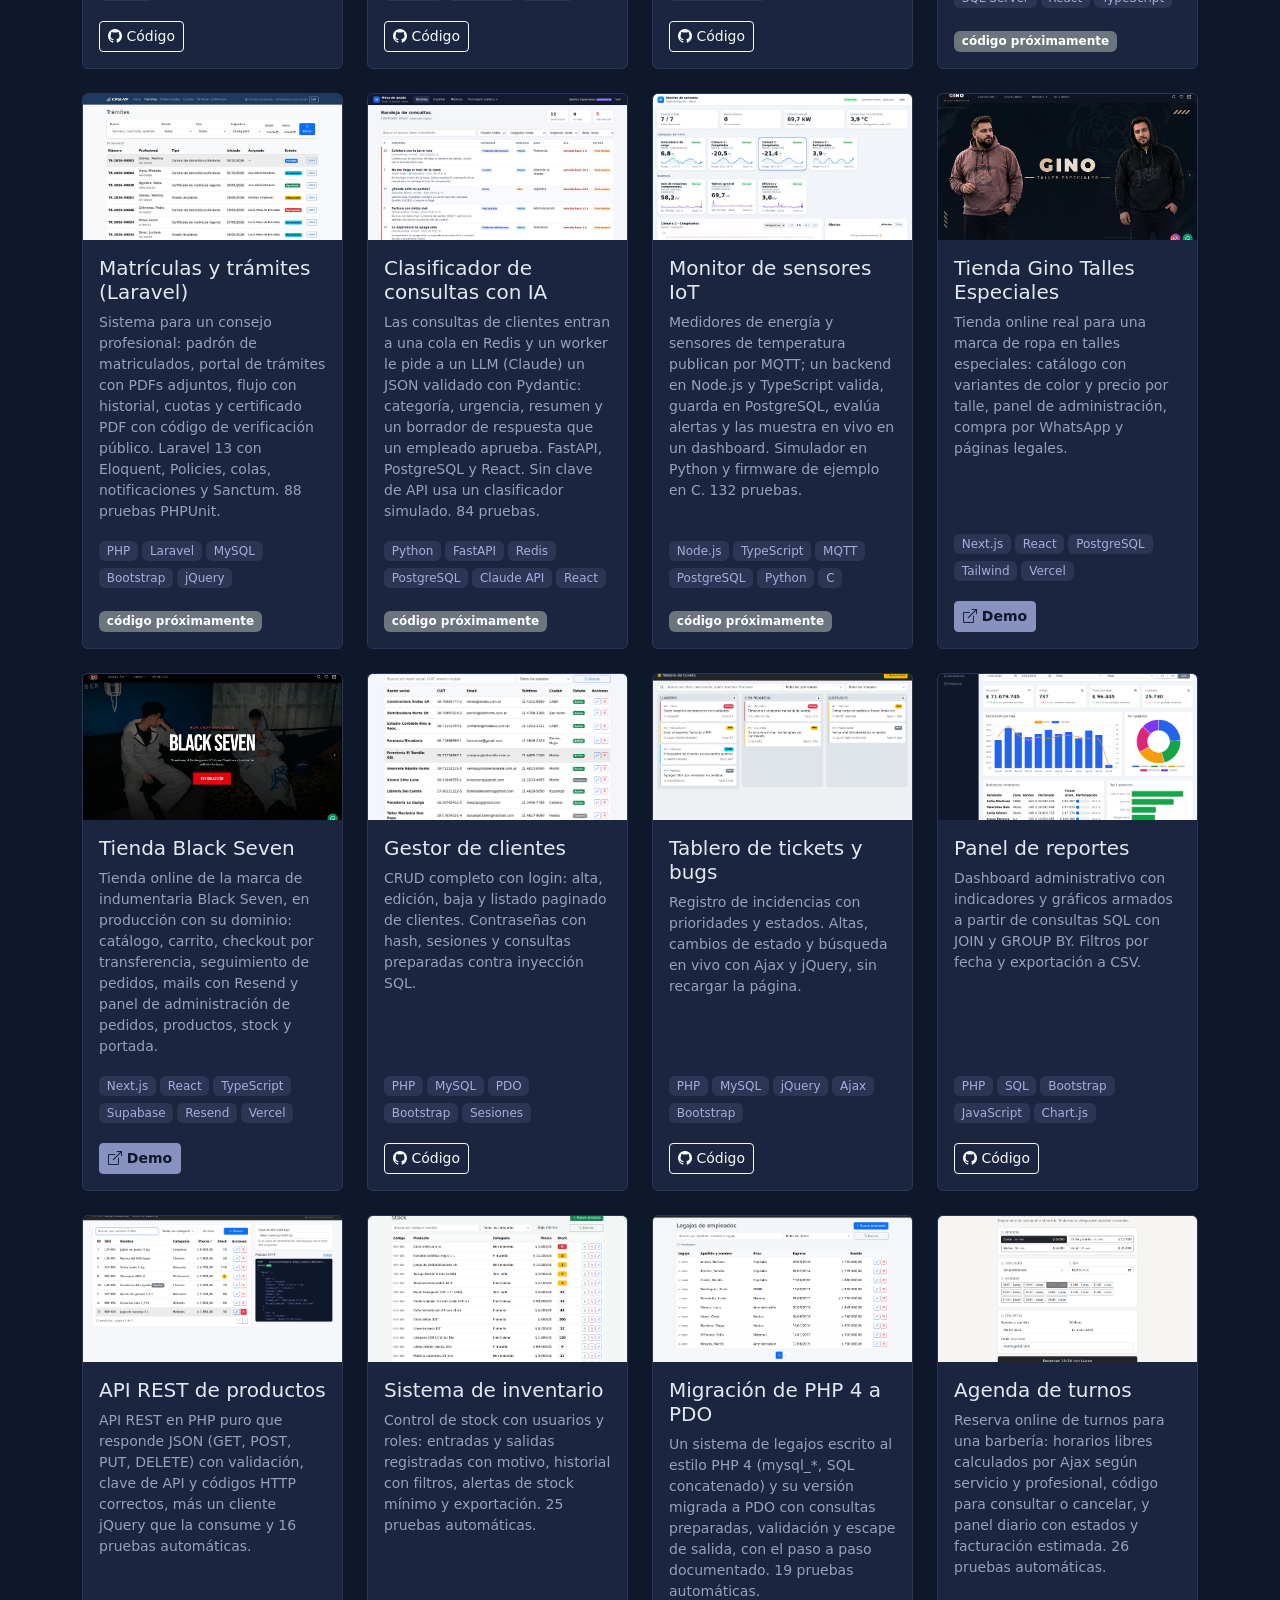
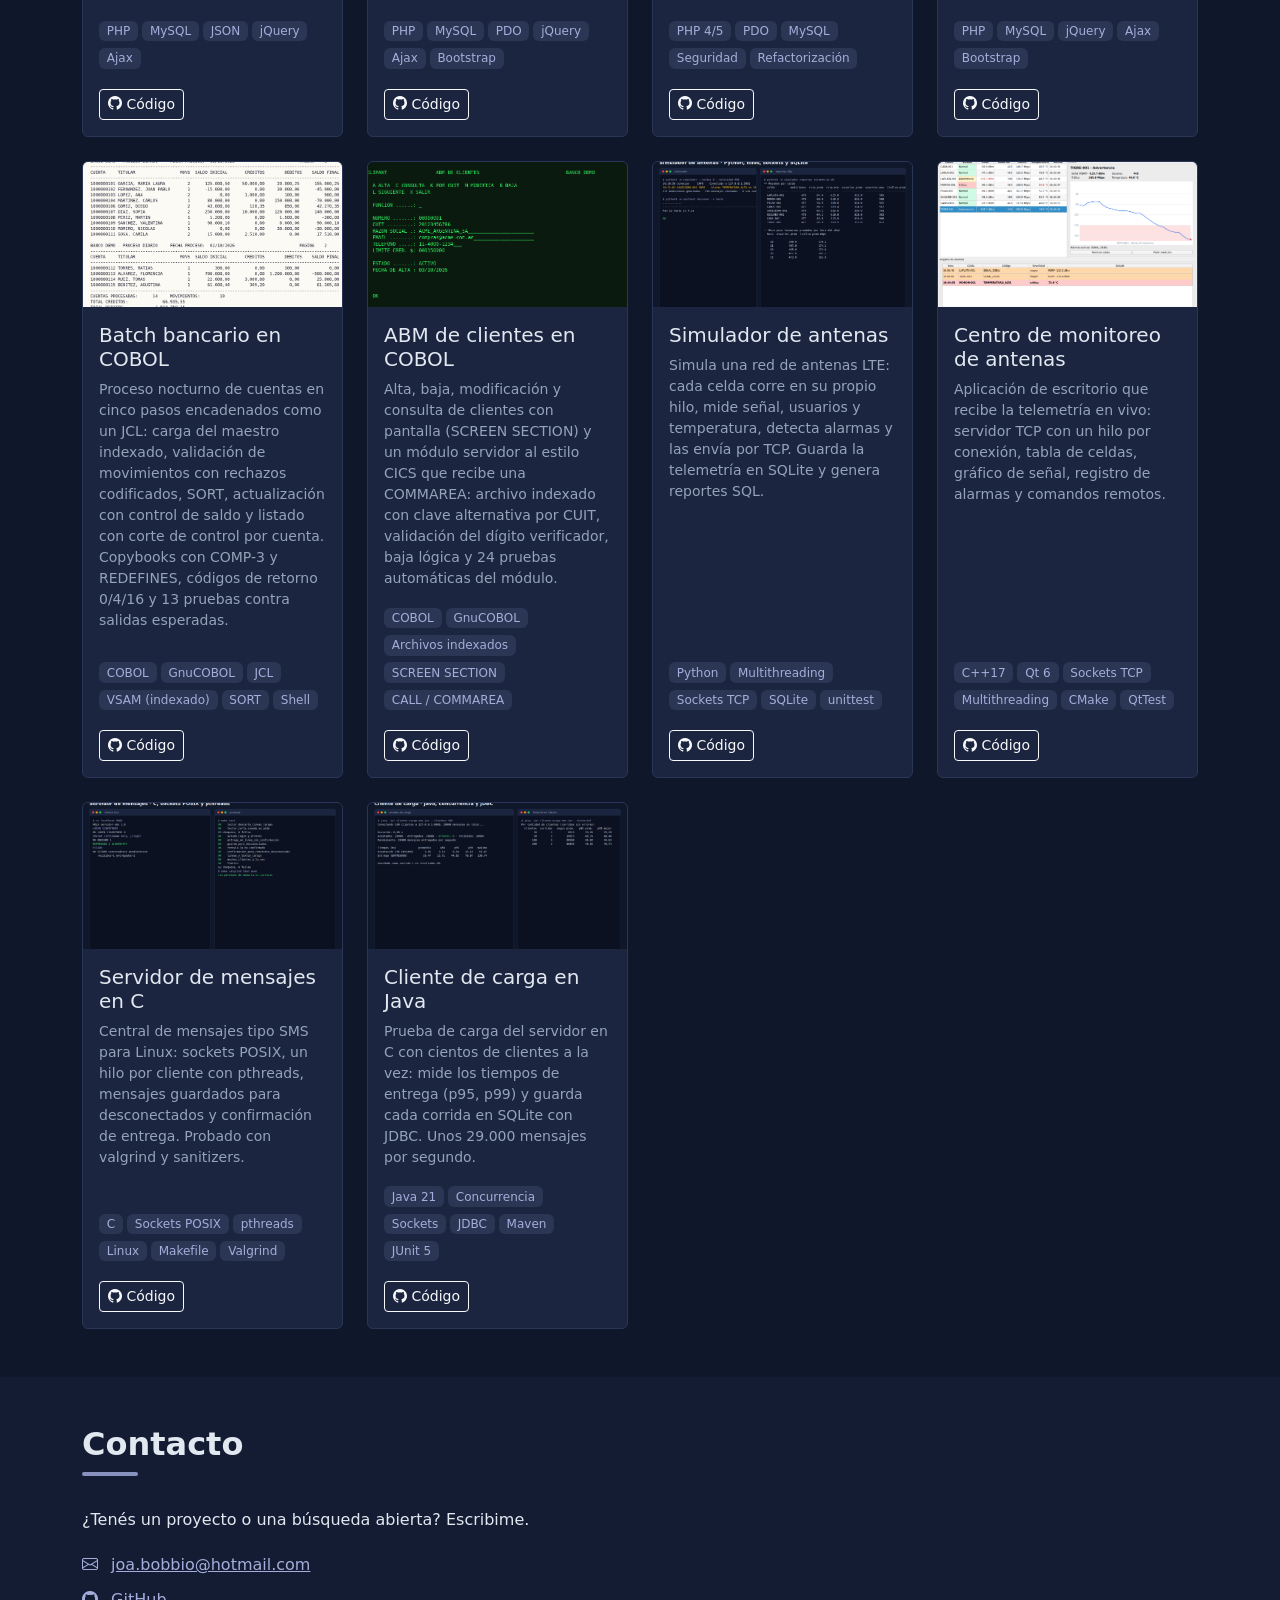
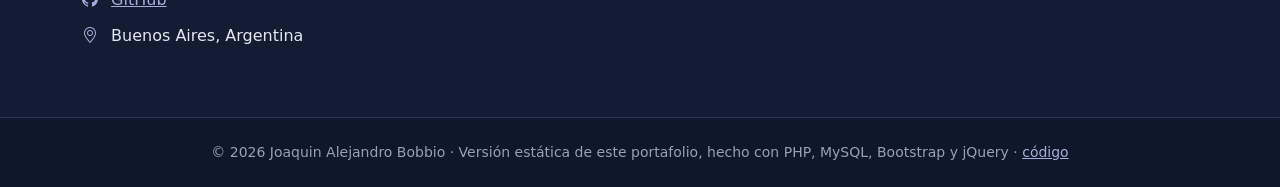
==== commit 4063b1a5: "Paso a la cuenta JoacoB-dev, sumo proyectos nuevos y CV Co-Authored-By: Claude Opus 5.5 (1M context)" ====
--- a/index.html
+++ b/index.html
@@ -36,6 +36,7 @@
         <p class="lead col-lg-7 mb-4">Programo desde 2023. Hago aplicaciones web con PHP y MySQL, y software para Linux en C, C++, Python y Java: sockets, hilos y bases de datos, siempre con pruebas y documentación.</p>
         <div class="d-flex flex-wrap gap-2">
             <a href="#proyectos" class="btn btn-acento btn-lg">Ver proyectos</a>
+            <a href="assets/cv.pdf" class="btn btn-outline-light btn-lg" download><i class="bi bi-download"></i> Descargar CV</a>
         </div>
     </div>
 </header>
@@ -53,7 +54,7 @@
                 <div class="col-lg-4">
                     <div class="row g-3 text-center">
                         <div class="col-6"><div class="dato"><span class="dato-num">3+</span><span>años programando</span></div></div>
-                        <div class="col-6"><div class="dato"><span class="dato-num" id="dato-proyectos">22</span><span>proyectos en el portafolio</span></div></div>
+                        <div class="col-6"><div class="dato"><span class="dato-num" id="dato-proyectos">26</span><span>proyectos en el portafolio</span></div></div>
                         <div class="col-12"><div class="dato"><span class="dato-num"><i class="bi bi-geo-alt"></i></span><span>Buenos Aires, Argentina</span></div></div>
                     </div>
                 </div>
@@ -153,8 +154,7 @@
                     <p>¿Tenés un proyecto o una búsqueda abierta? Escribime.</p>
                     <ul class="list-unstyled contacto-links">
                         <li><i class="bi bi-envelope"></i> <a href="mailto:joa.bobbio@hotmail.com">joa.bobbio@hotmail.com</a></li>
-                        <li><a class="btn btn-acento btn-sm" href="https://wa.me/5491128181672?text=Hola%20Joaqu%C3%ADn%2C%20vi%20tu%20portafolio%20y%20quer%C3%ADa%20consultarte" target="_blank" rel="noopener"><i class="bi bi-whatsapp"></i> Escribime por WhatsApp</a></li>
-                        <li><i class="bi bi-github"></i> <a href="https://github.com/Joacuwu" target="_blank" rel="noopener">github.com/Joacuwu</a> (código de todos los proyectos)</li>
+                        <li><i class="bi bi-github"></i> <a href="https://github.com/JoacoB-dev" target="_blank" rel="noopener">GitHub</a></li>
                         <li><i class="bi bi-geo-alt"></i> Buenos Aires, Argentina</li>
                     </ul>
                 </div>
@@ -164,7 +164,7 @@
 </main>
 
 <footer class="py-4 text-center small text-secundario">
-    &copy; 2026 Joaquin Alejandro Bobbio · Versión estática de este portafolio, hecho con PHP, MySQL, Bootstrap y jQuery · <a href="https://github.com/Joacuwu/portafolio" target="_blank" rel="noopener">código</a>
+    &copy; 2026 Joaquin Alejandro Bobbio · Versión estática de este portafolio, hecho con PHP, MySQL, Bootstrap y jQuery · <a href="https://github.com/JoacoB-dev/portafolio" target="_blank" rel="noopener">código</a>
 </footer>
 
 <script src="assets/vendor/jquery/jquery.min.js"></script>
--- a/assets/css/estilos.css
+++ b/assets/css/estilos.css
@@ -69,6 +69,5 @@
 
 .contacto-links li { padding: .35rem 0; }
 .contacto-links i { color: var(--acento-fuerte); margin-right: .5rem; }
-.contacto-links .btn i { color: inherit; margin-right: .35rem; }
 
 footer { border-top: 1px solid var(--borde); }
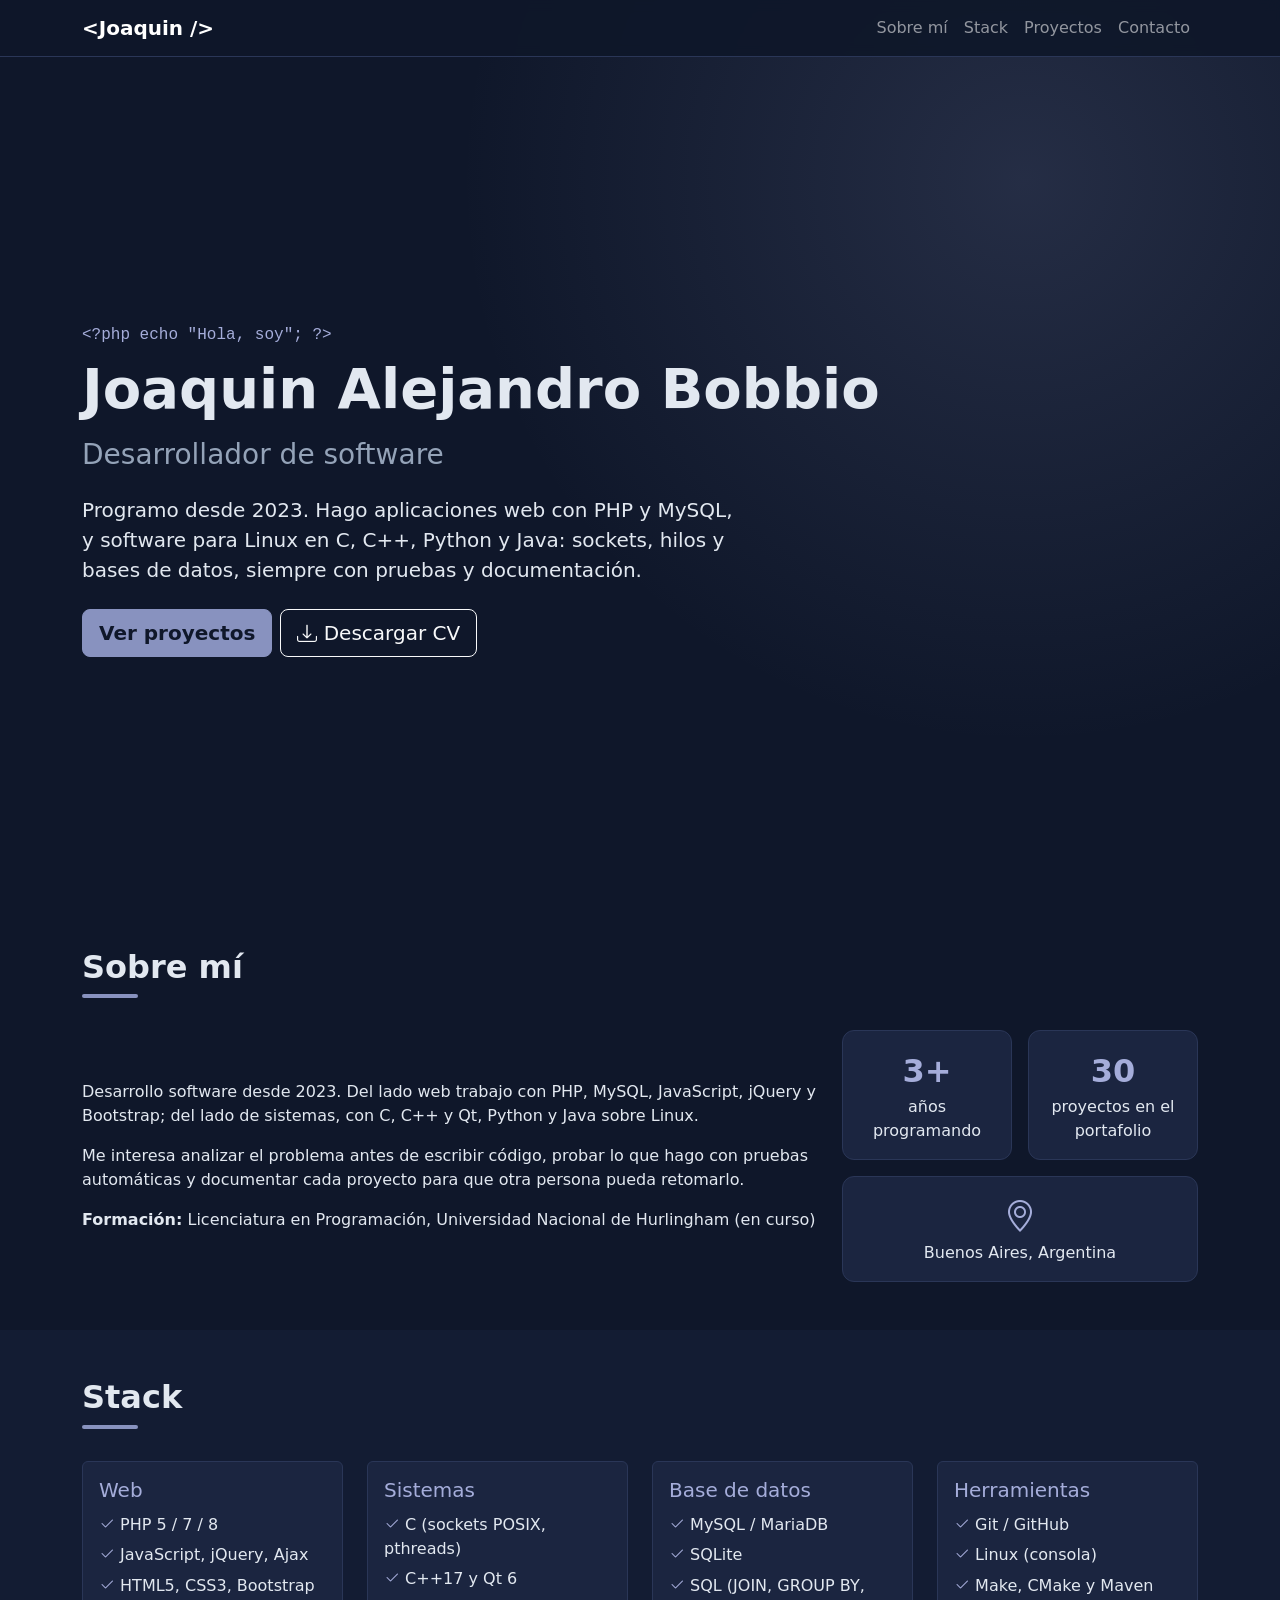
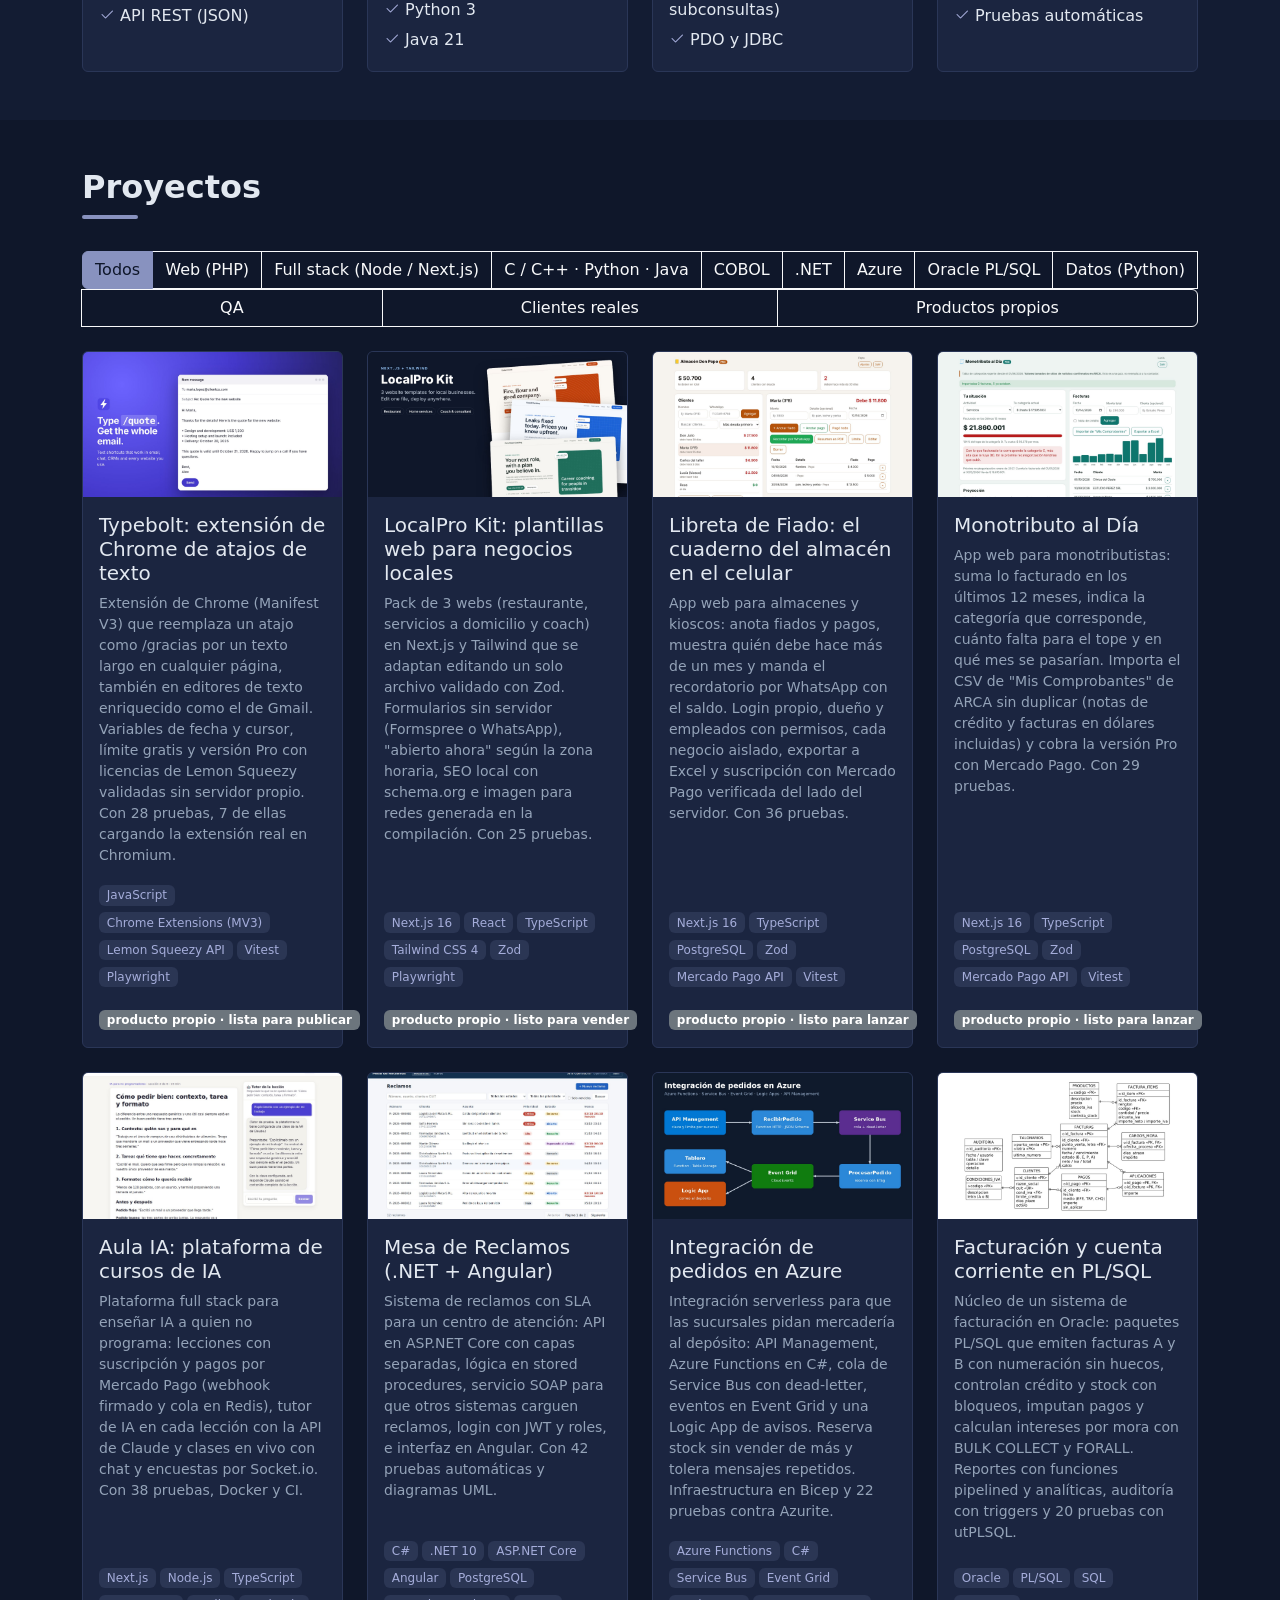
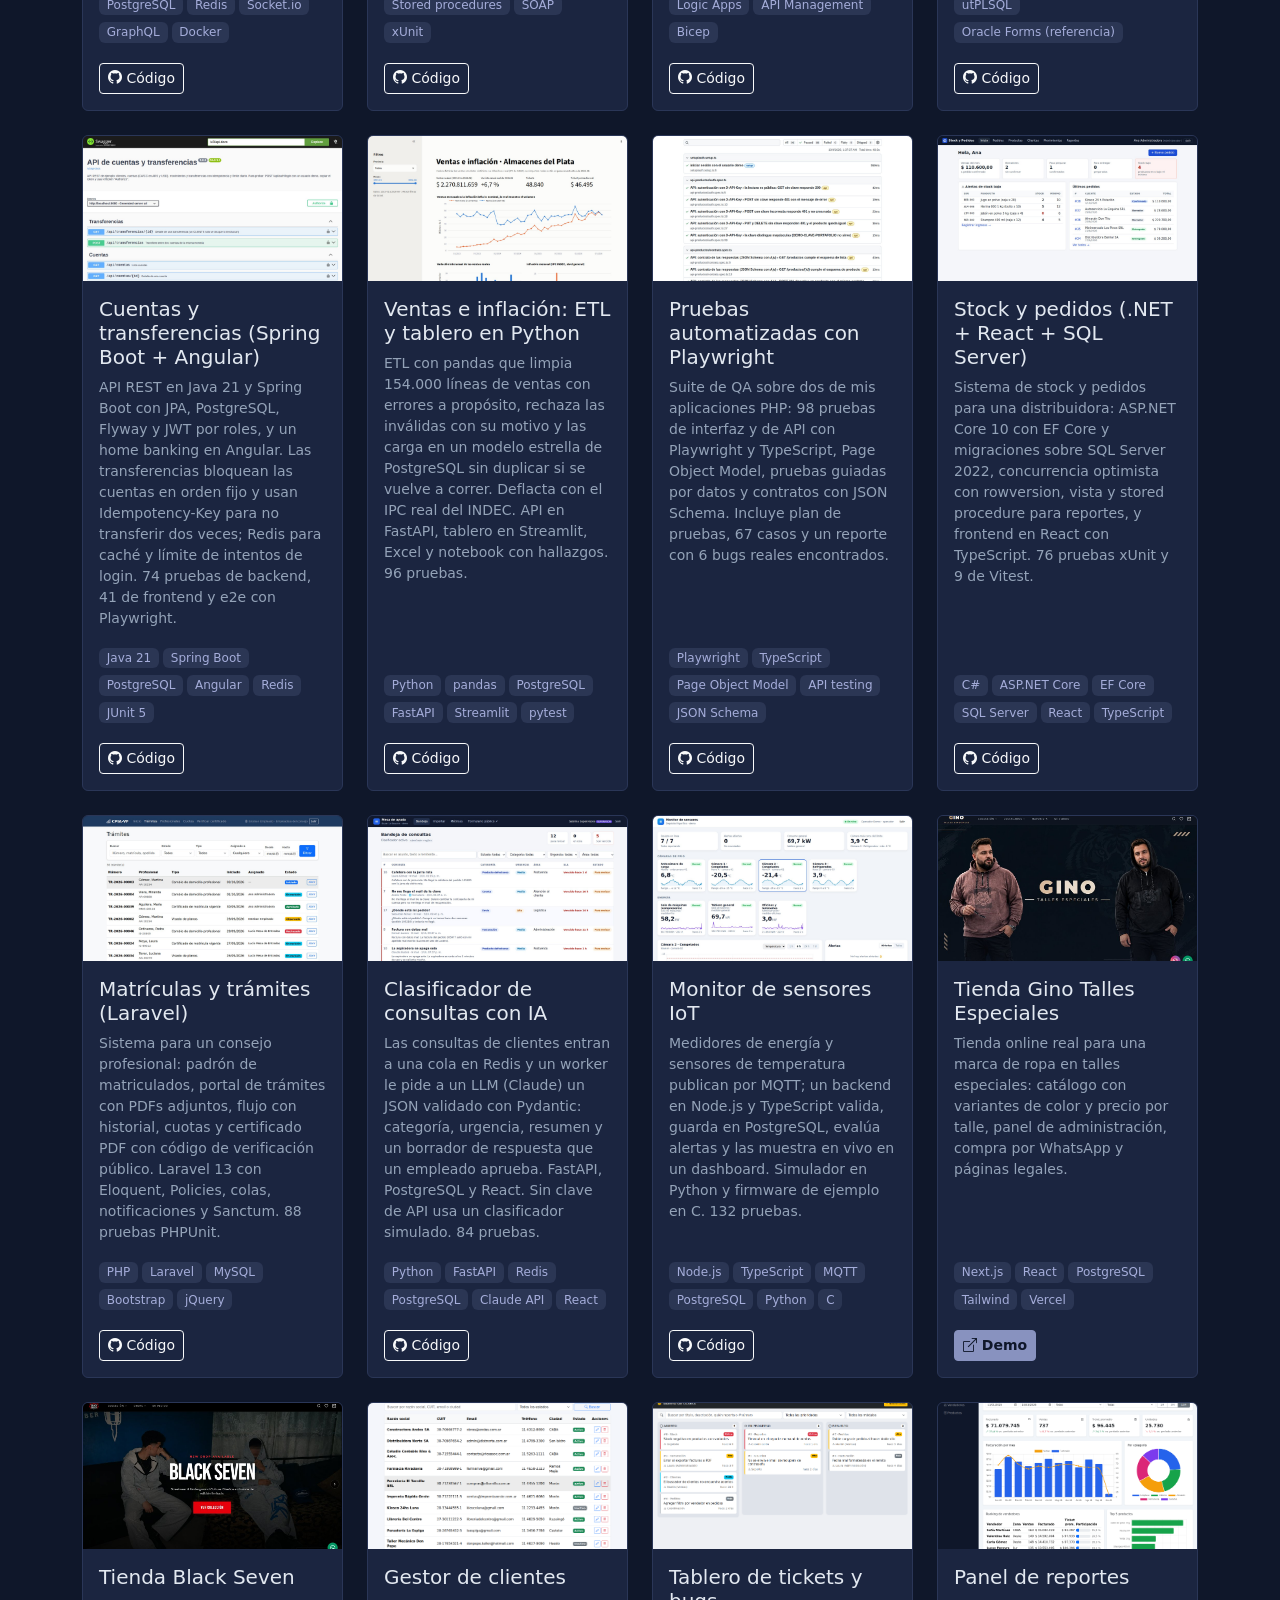
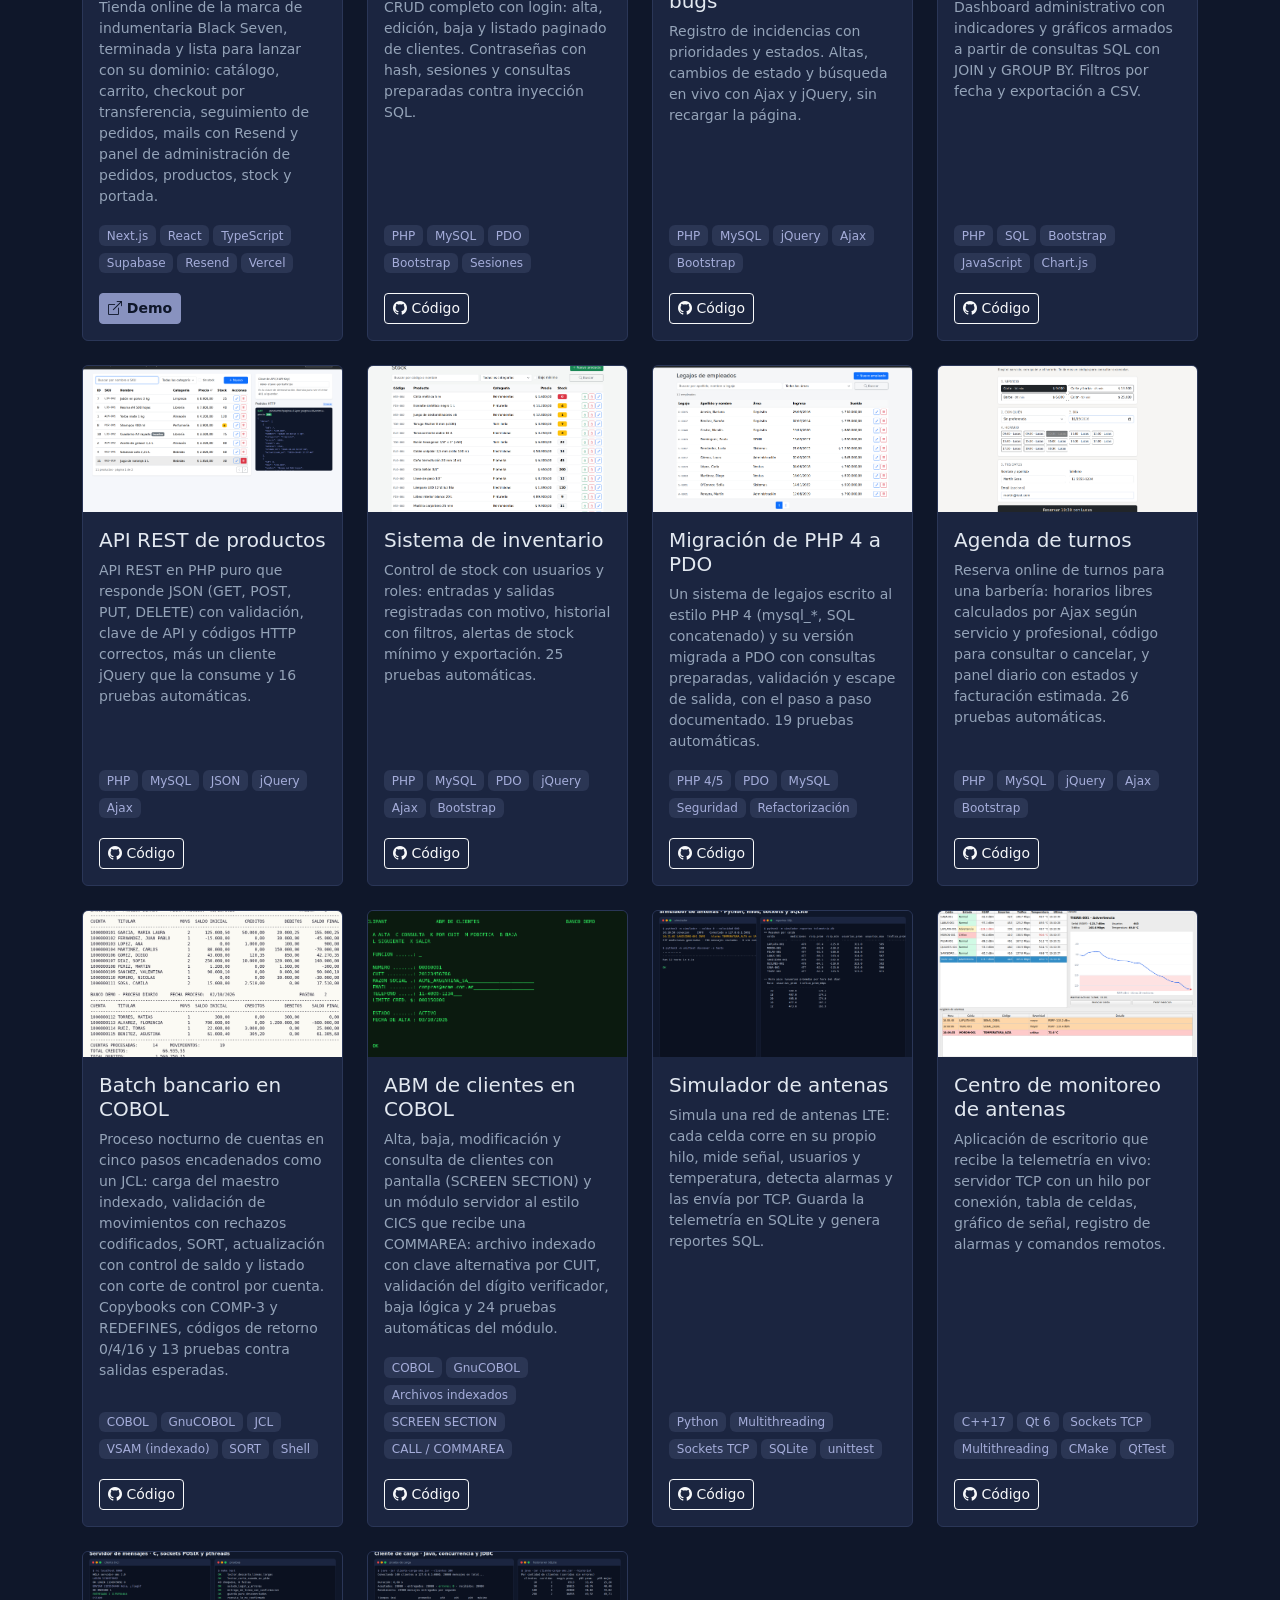
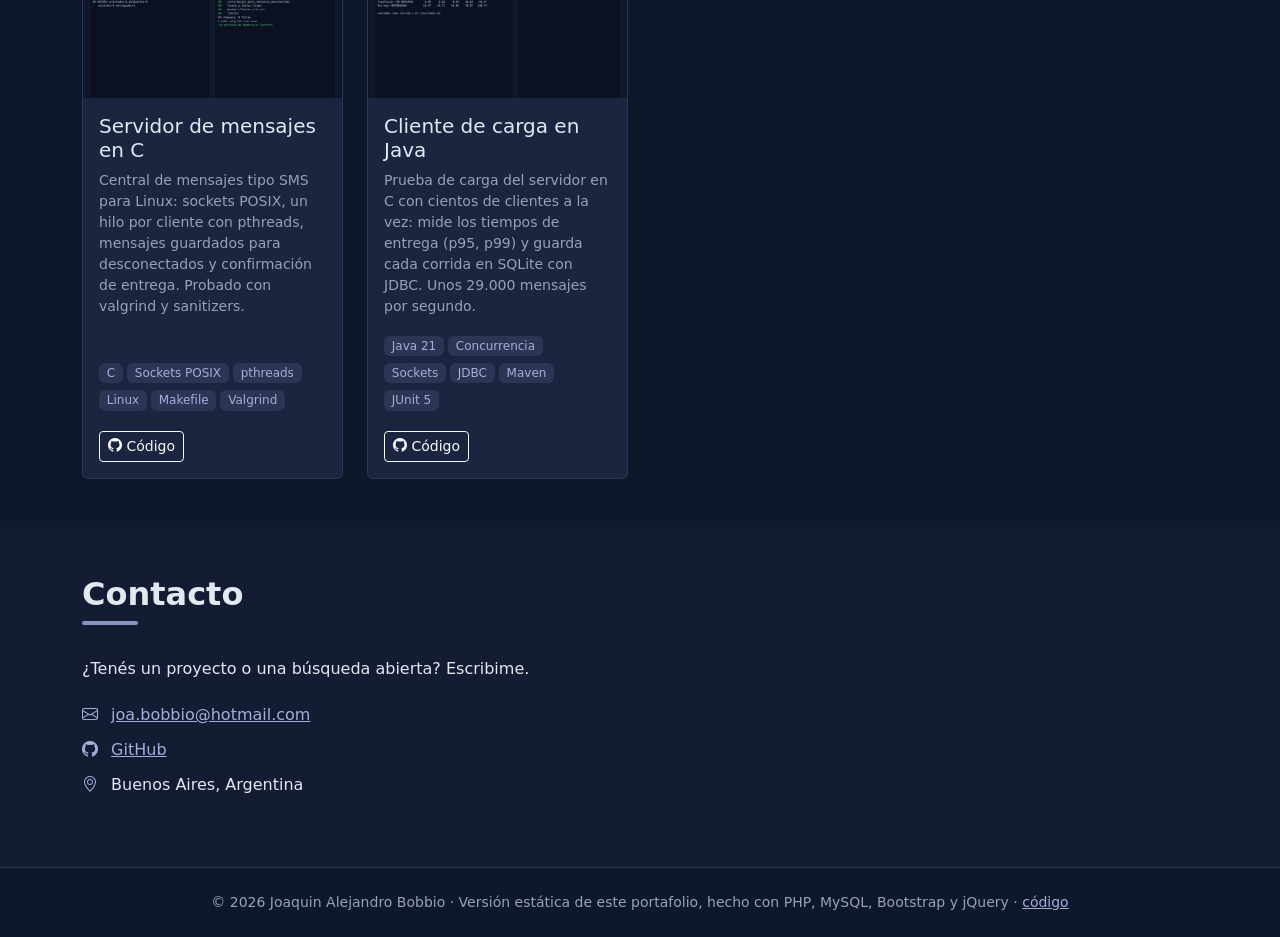
==== commit 1141a2c0: "Suma 4 productos propios: Typebolt, LocalPro Kit, Libreta de Fiado y Monotributo al Día Agrega el fi" ====
--- a/index.html
+++ b/index.html
@@ -54,7 +54,7 @@
                 <div class="col-lg-4">
                     <div class="row g-3 text-center">
                         <div class="col-6"><div class="dato"><span class="dato-num">3+</span><span>años programando</span></div></div>
-                        <div class="col-6"><div class="dato"><span class="dato-num" id="dato-proyectos">26</span><span>proyectos en el portafolio</span></div></div>
+                        <div class="col-6"><div class="dato"><span class="dato-num" id="dato-proyectos">30</span><span>proyectos en el portafolio</span></div></div>
                         <div class="col-12"><div class="dato"><span class="dato-num"><i class="bi bi-geo-alt"></i></span><span>Buenos Aires, Argentina</span></div></div>
                     </div>
                 </div>
@@ -137,6 +137,7 @@
                                 <button type="button" class="btn btn-outline-light" data-etiqueta="datos">Datos (Python)</button>
                                 <button type="button" class="btn btn-outline-light" data-etiqueta="qa">QA</button>
                                 <button type="button" class="btn btn-outline-light" data-etiqueta="real">Clientes reales</button>
+                                <button type="button" class="btn btn-outline-light" data-etiqueta="productos">Productos propios</button>
                             </div>
             <div class="row g-4" id="lista-proyectos">
                 <div class="col-12 text-center py-5" id="cargando">
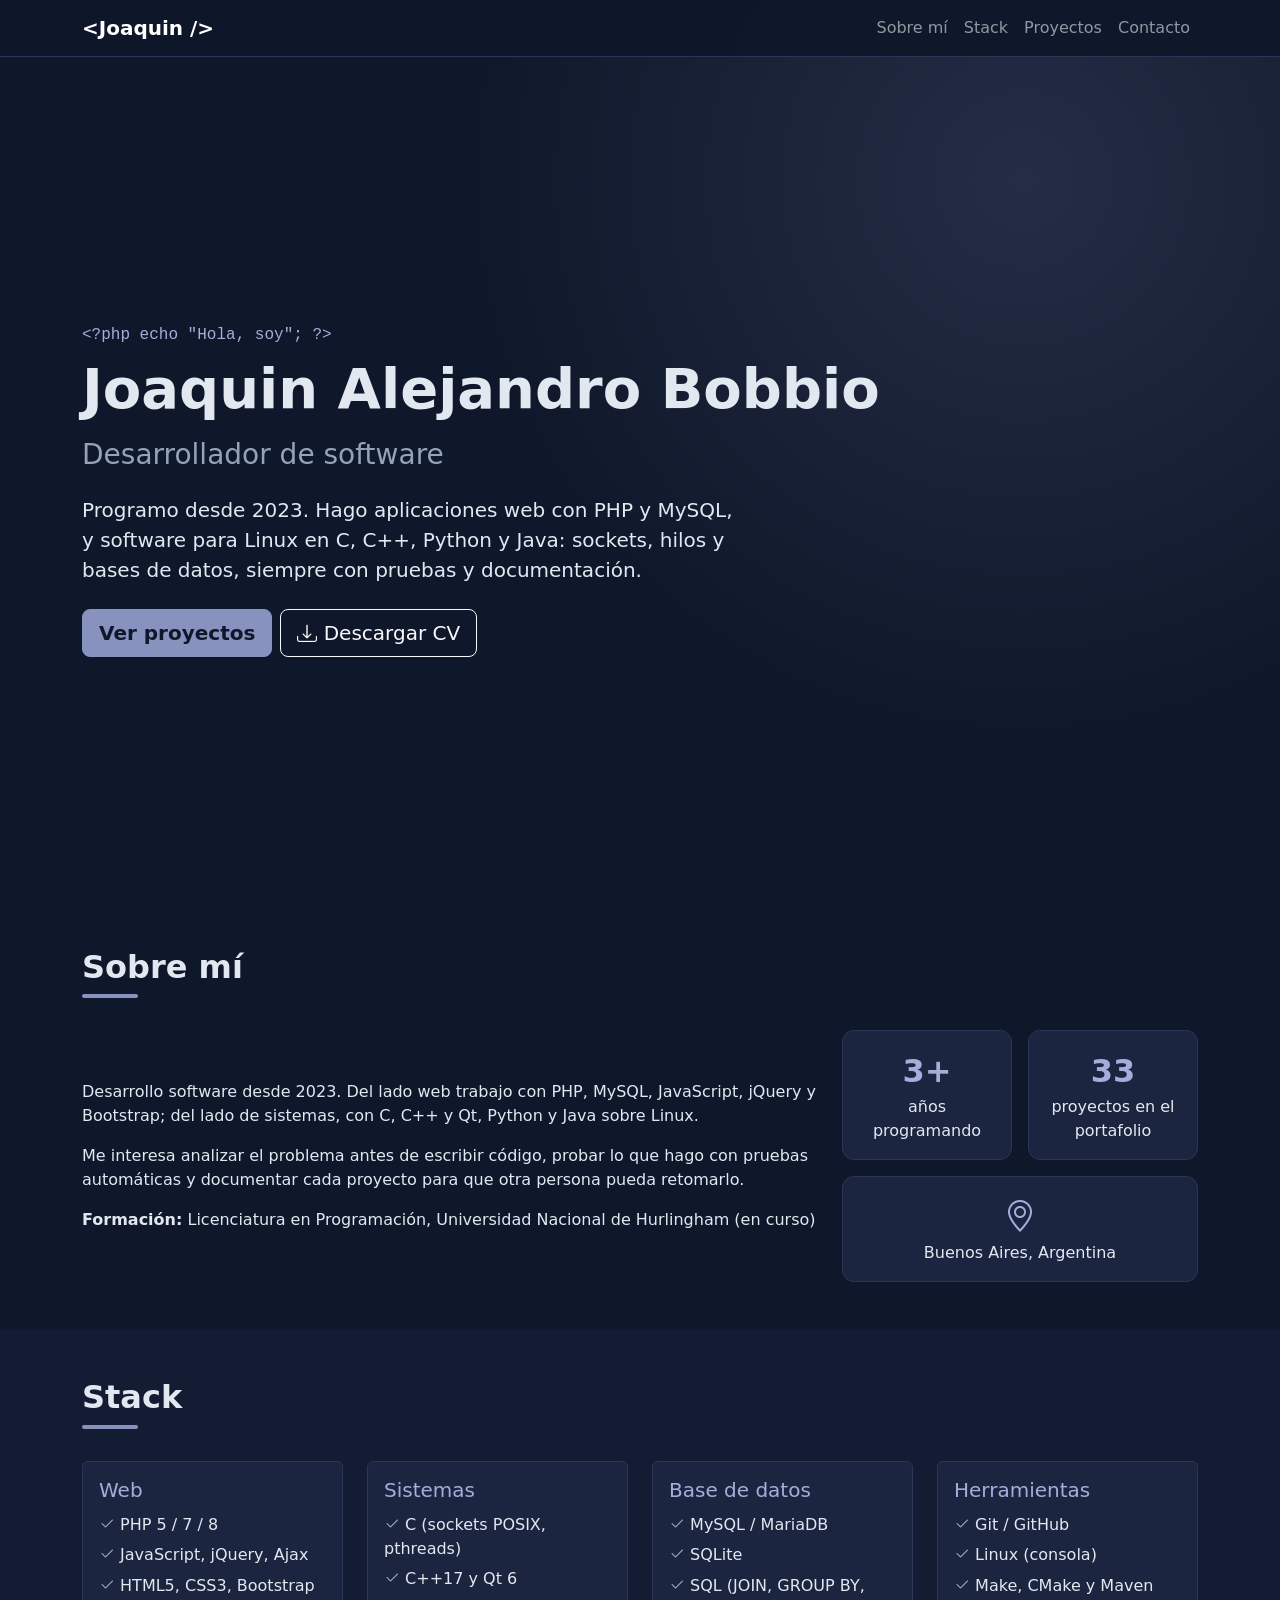
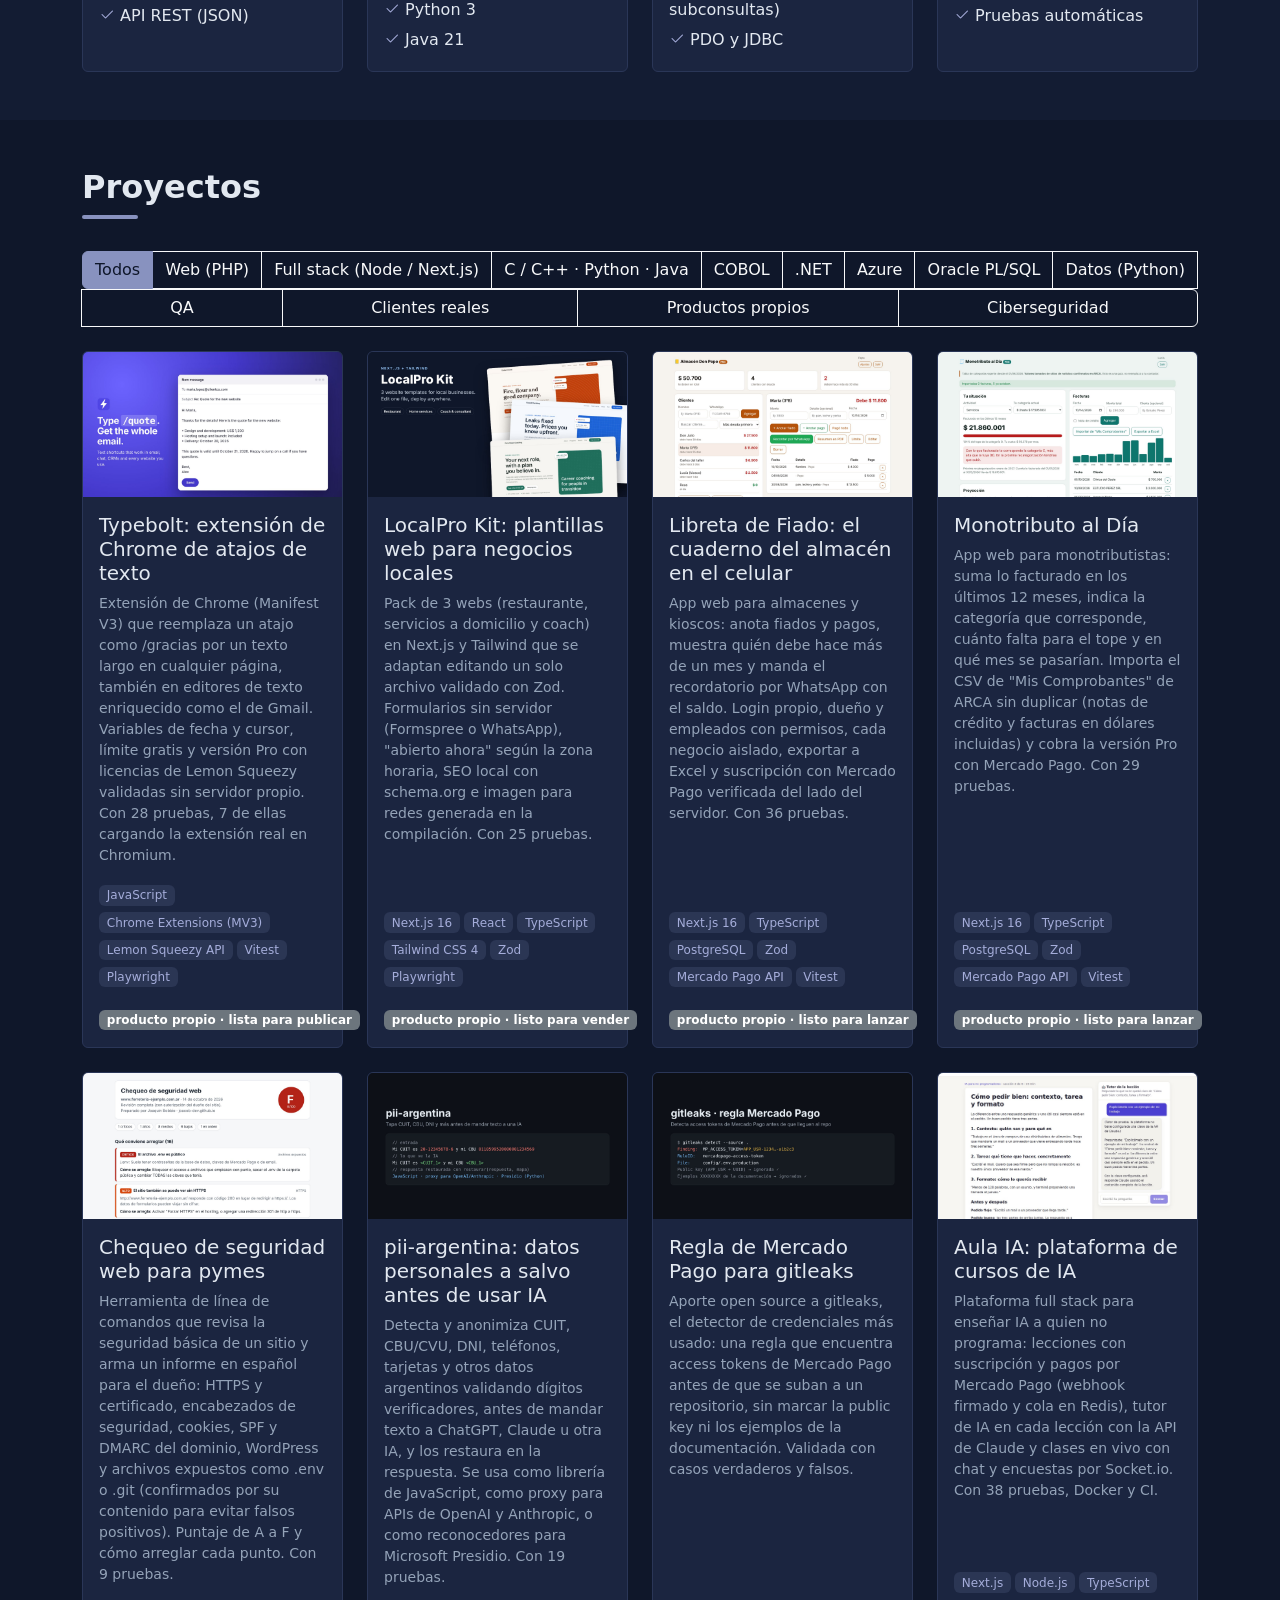
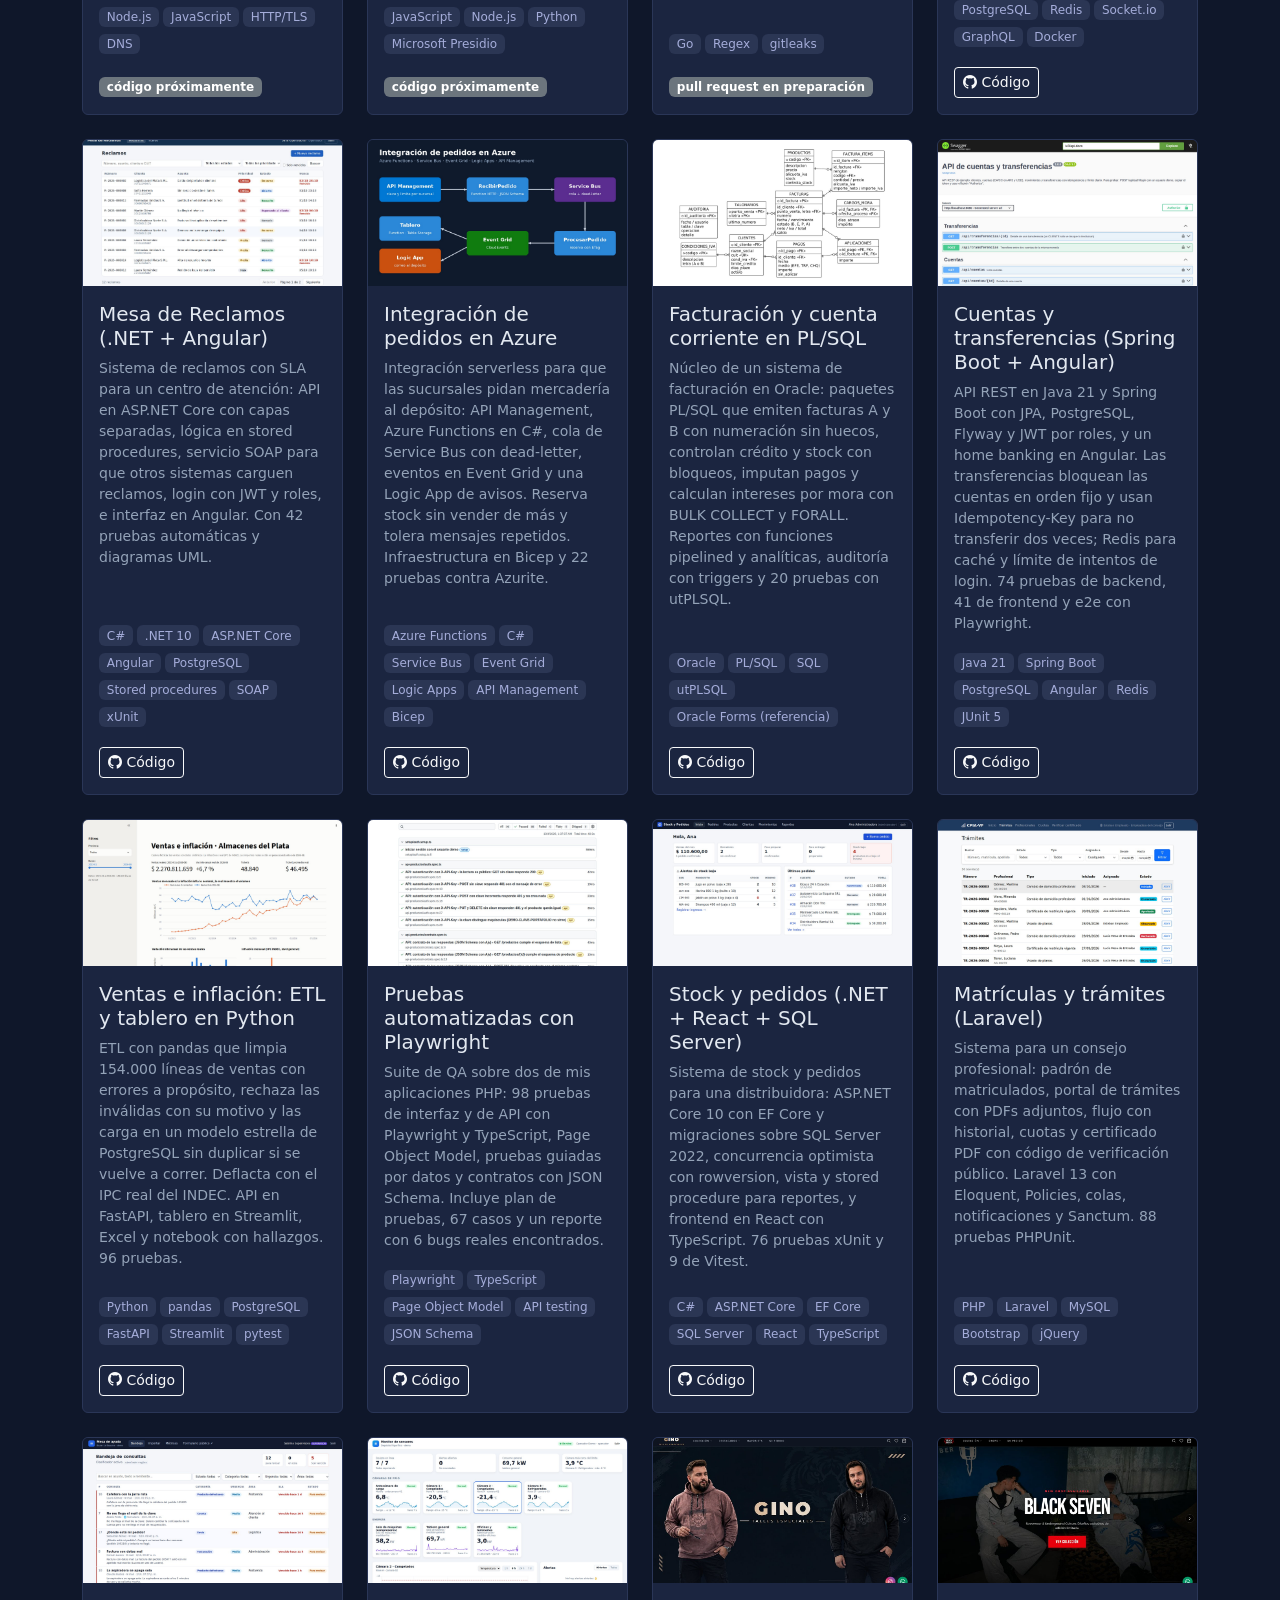
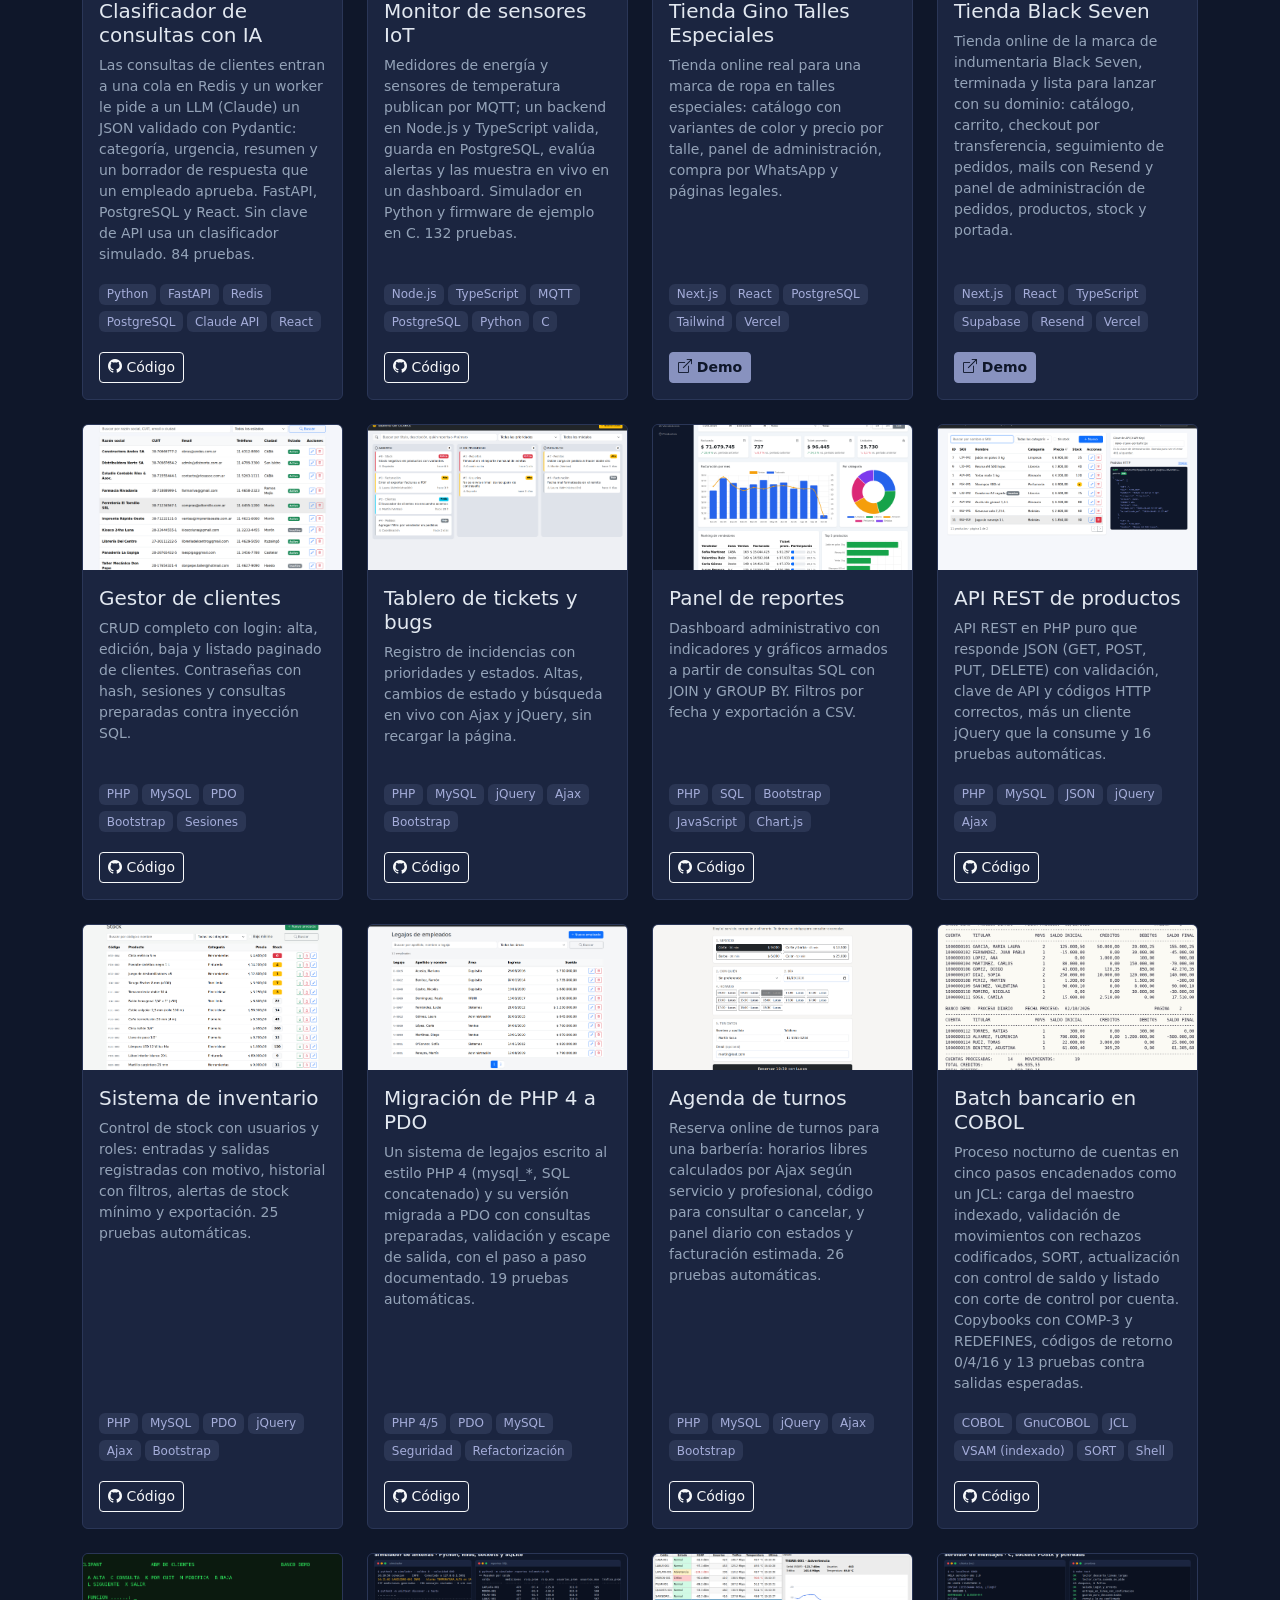
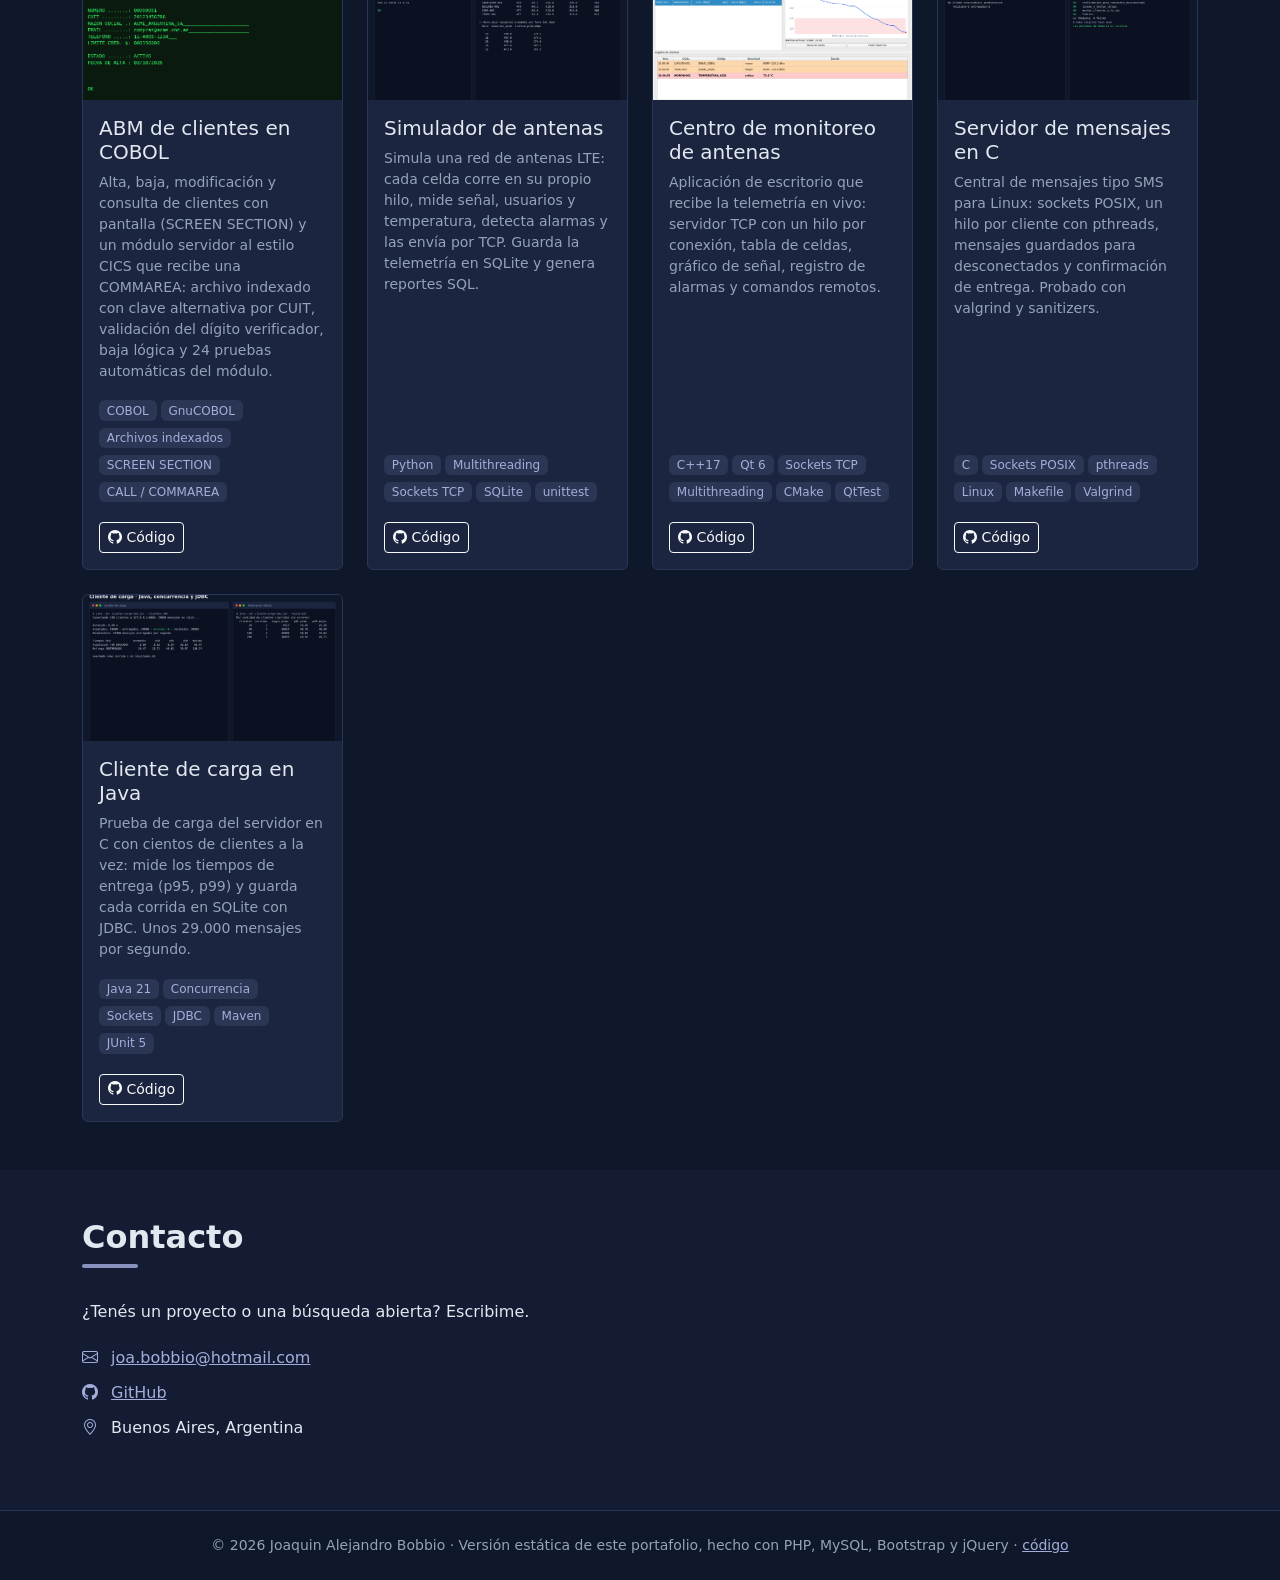
==== commit ae00b50b: "Suma 3 proyectos de ciberseguridad y el filtro Ciberseguridad Chequeo de seguridad web, pii-argentin" ====
--- a/index.html
+++ b/index.html
@@ -54,7 +54,7 @@
                 <div class="col-lg-4">
                     <div class="row g-3 text-center">
                         <div class="col-6"><div class="dato"><span class="dato-num">3+</span><span>años programando</span></div></div>
-                        <div class="col-6"><div class="dato"><span class="dato-num" id="dato-proyectos">30</span><span>proyectos en el portafolio</span></div></div>
+                        <div class="col-6"><div class="dato"><span class="dato-num" id="dato-proyectos">33</span><span>proyectos en el portafolio</span></div></div>
                         <div class="col-12"><div class="dato"><span class="dato-num"><i class="bi bi-geo-alt"></i></span><span>Buenos Aires, Argentina</span></div></div>
                     </div>
                 </div>
@@ -138,6 +138,7 @@
                                 <button type="button" class="btn btn-outline-light" data-etiqueta="qa">QA</button>
                                 <button type="button" class="btn btn-outline-light" data-etiqueta="real">Clientes reales</button>
                                 <button type="button" class="btn btn-outline-light" data-etiqueta="productos">Productos propios</button>
+                                <button type="button" class="btn btn-outline-light" data-etiqueta="seguridad">Ciberseguridad</button>
                             </div>
             <div class="row g-4" id="lista-proyectos">
                 <div class="col-12 text-center py-5" id="cargando">
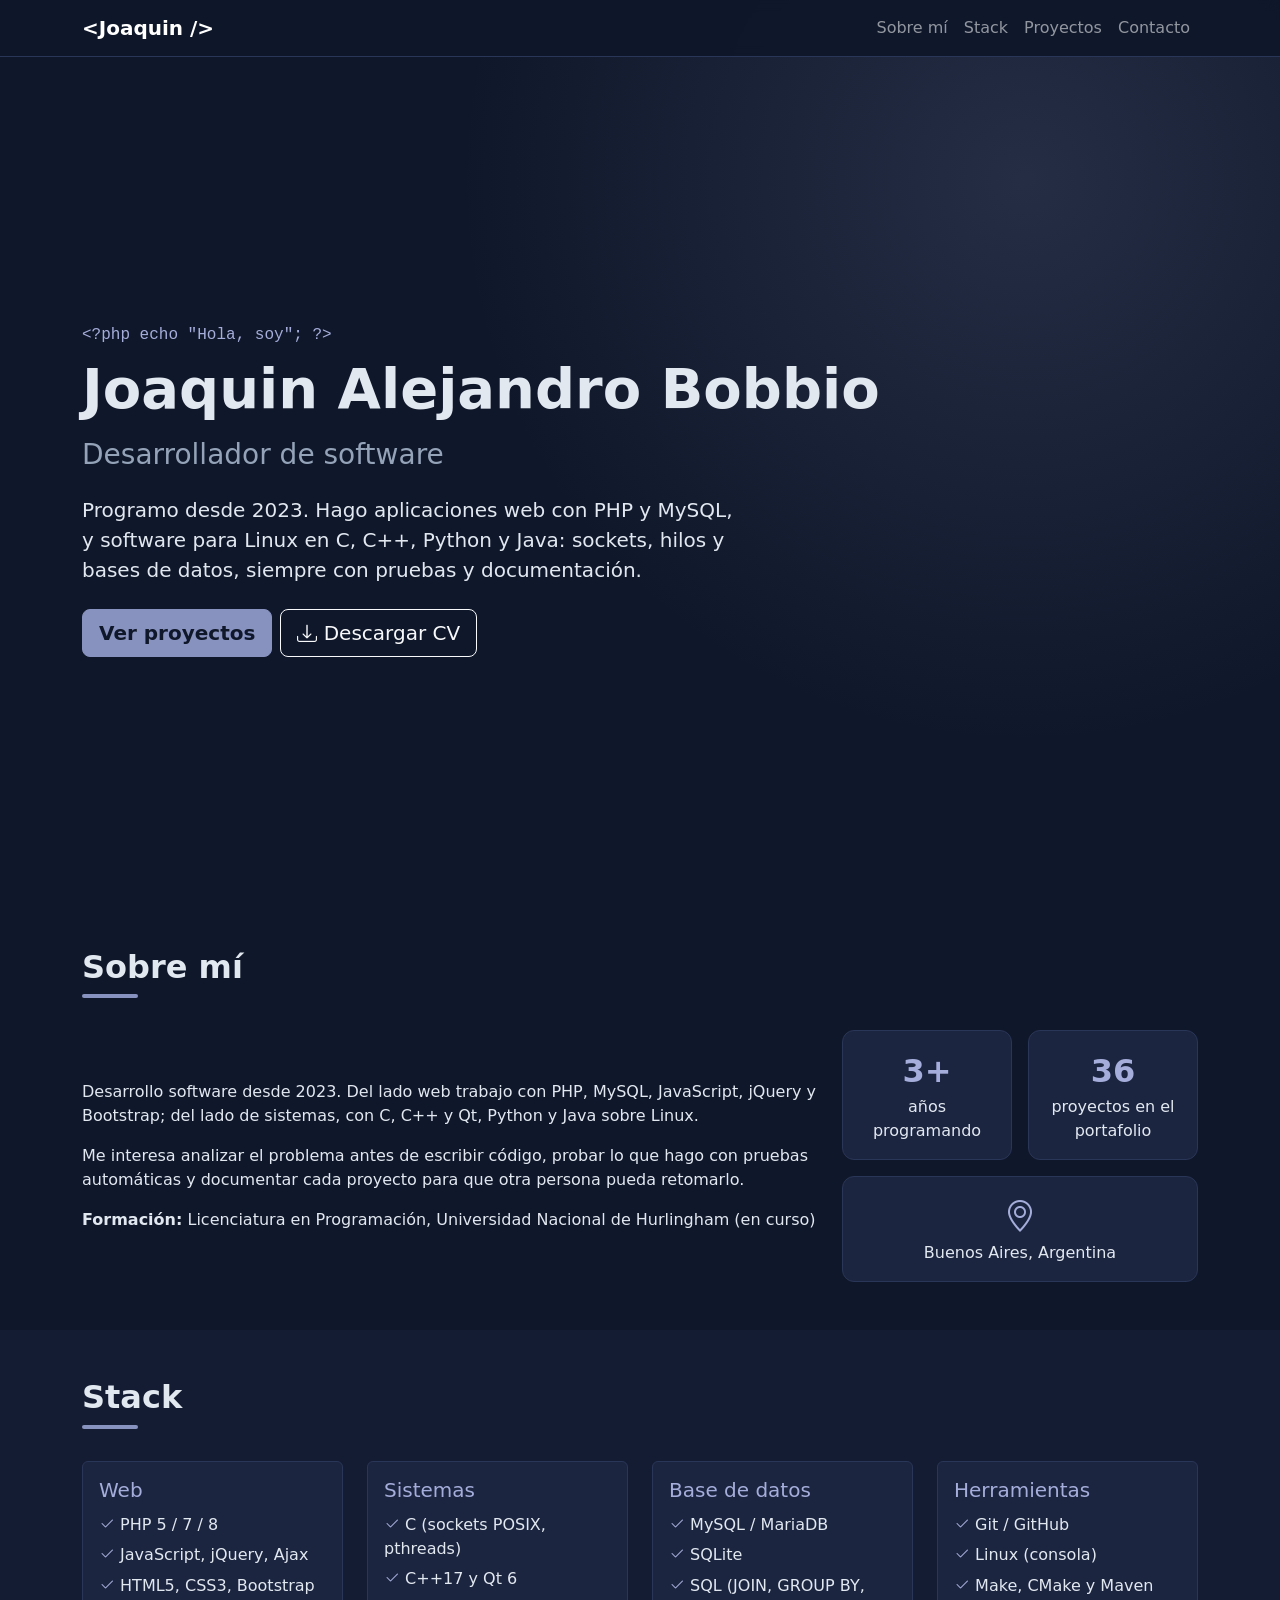
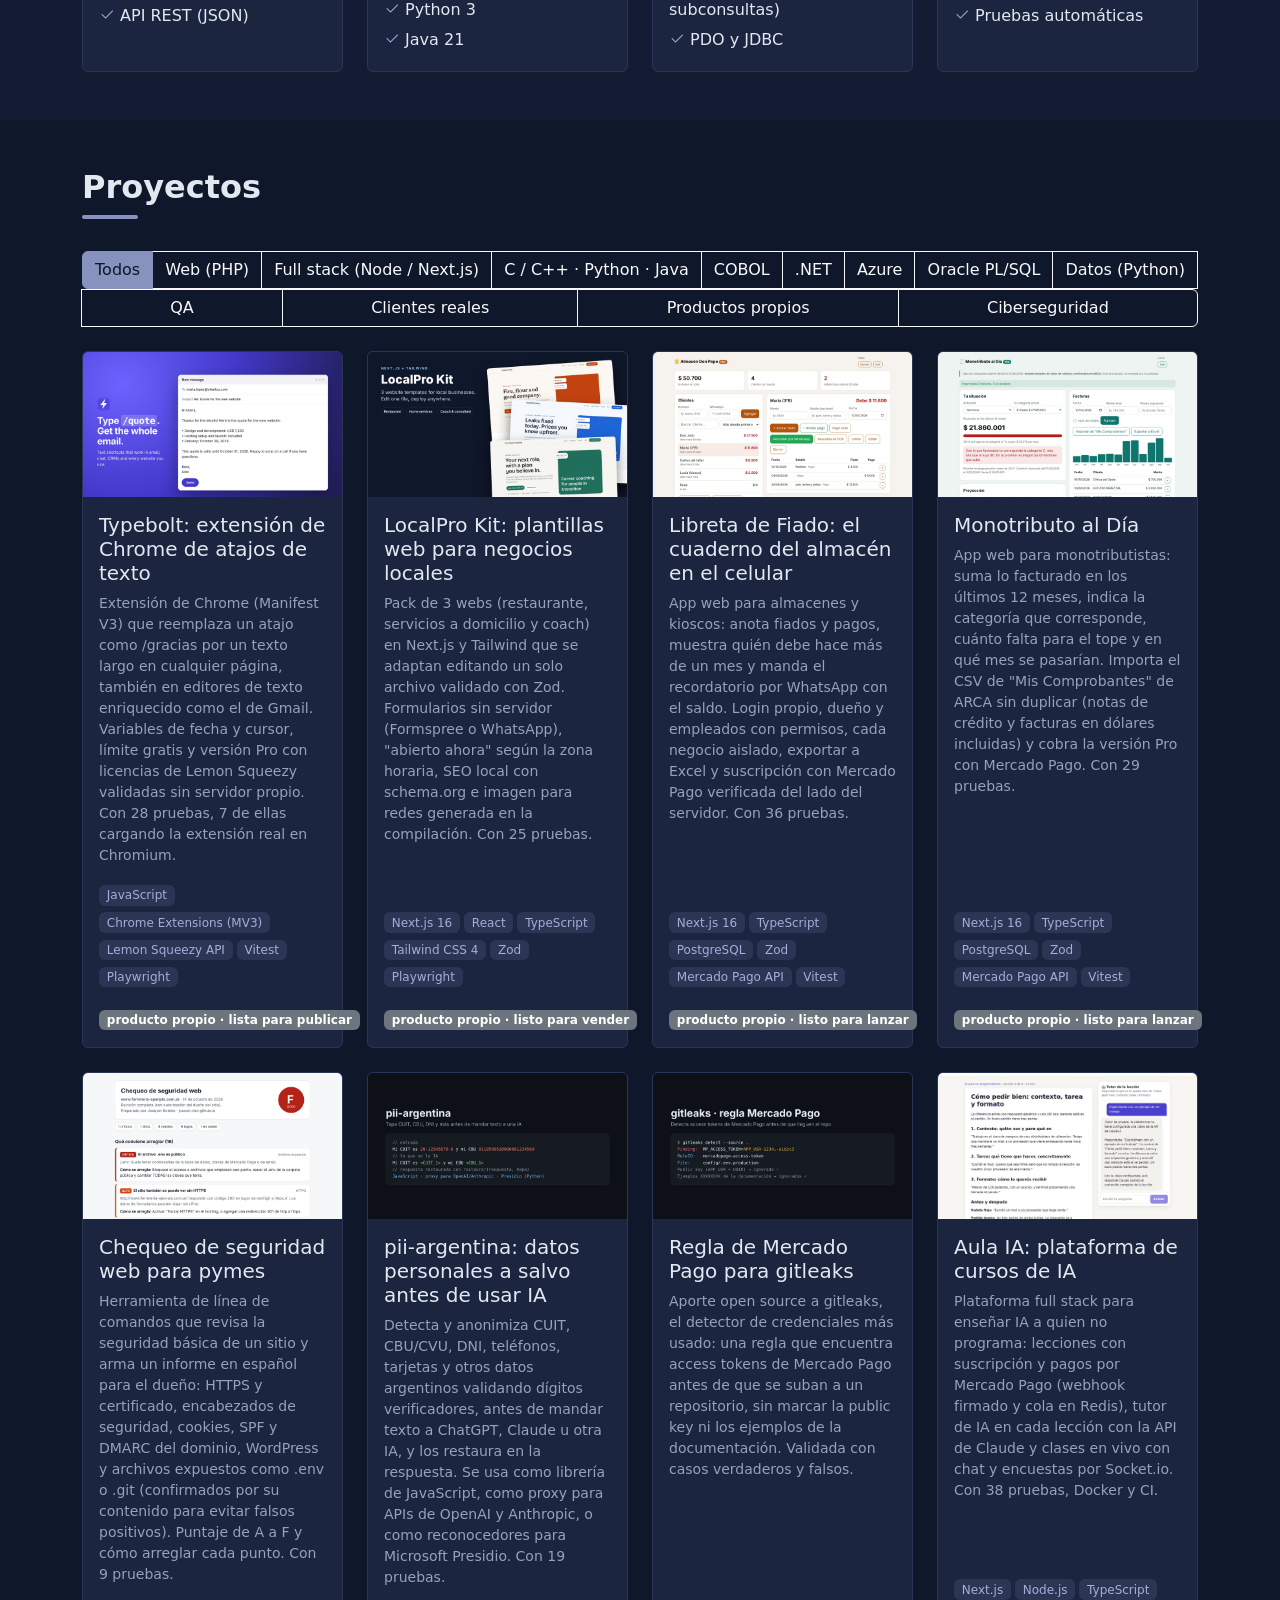
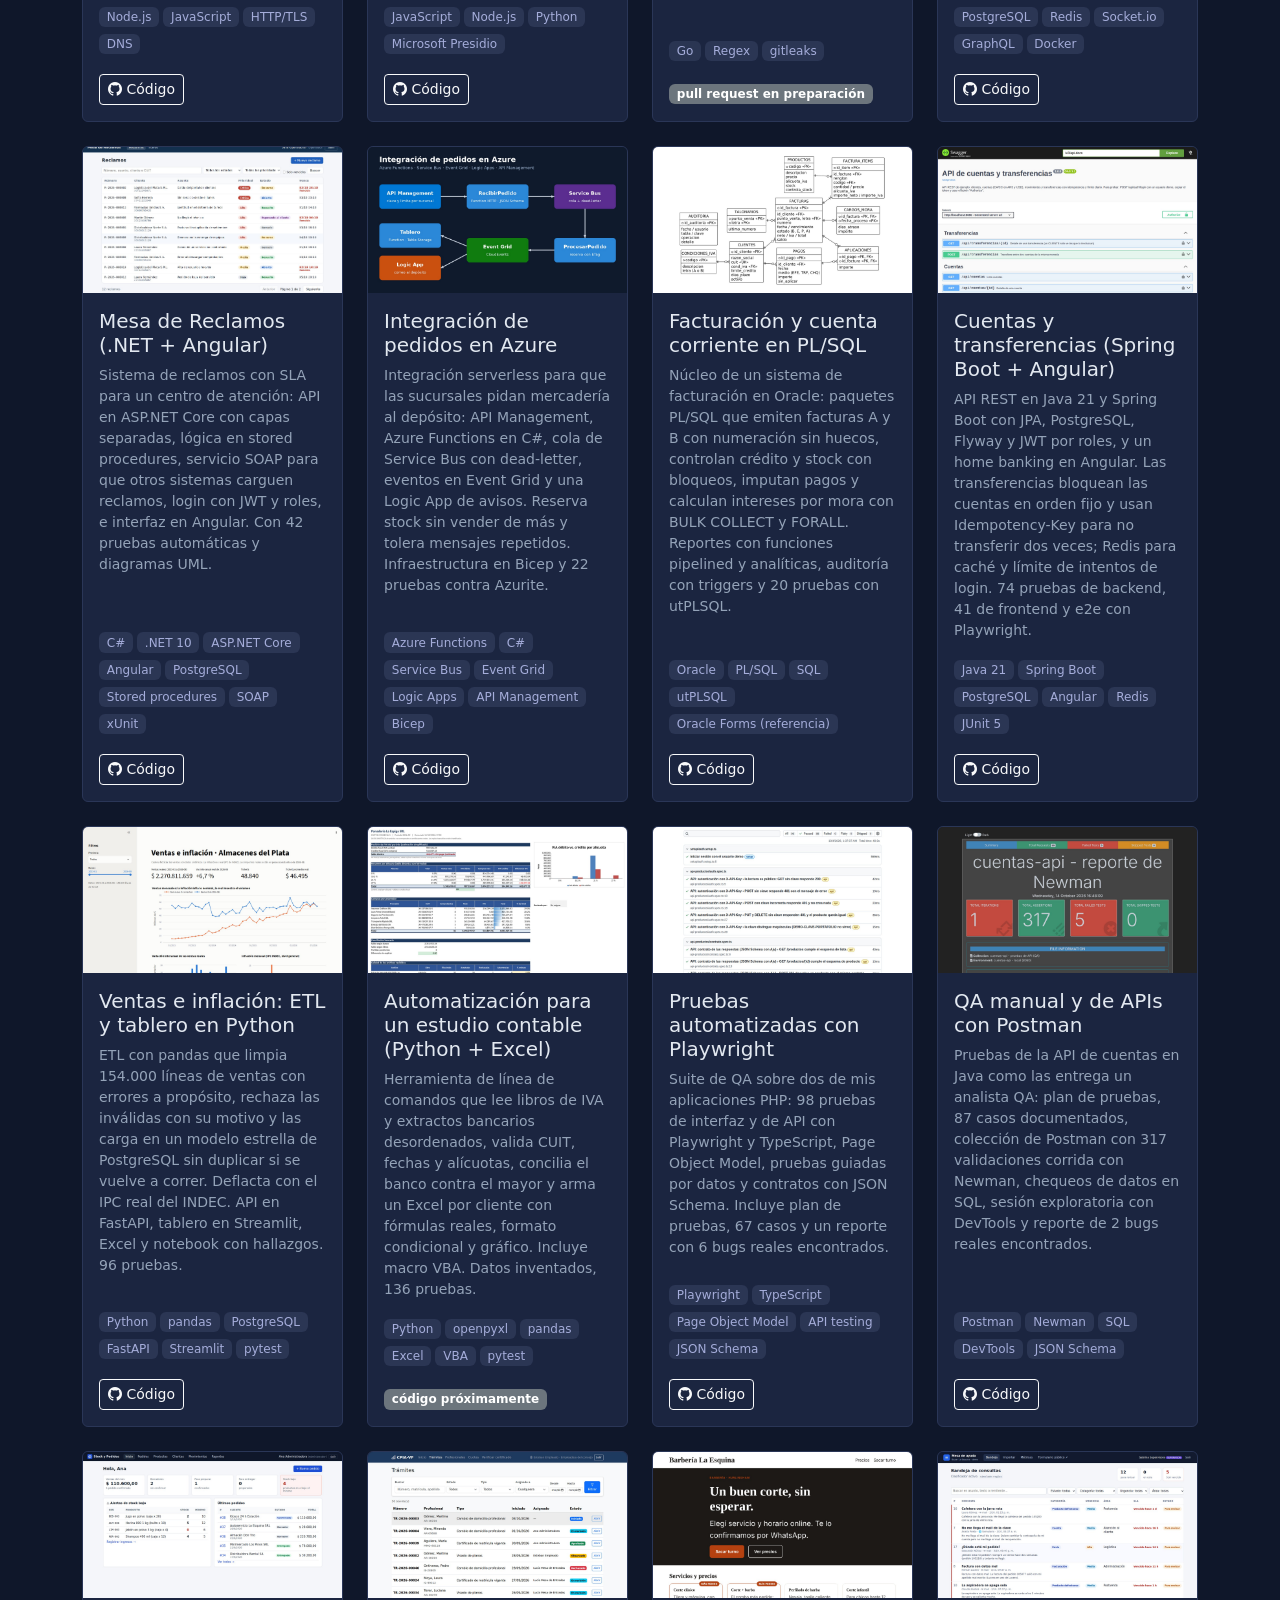
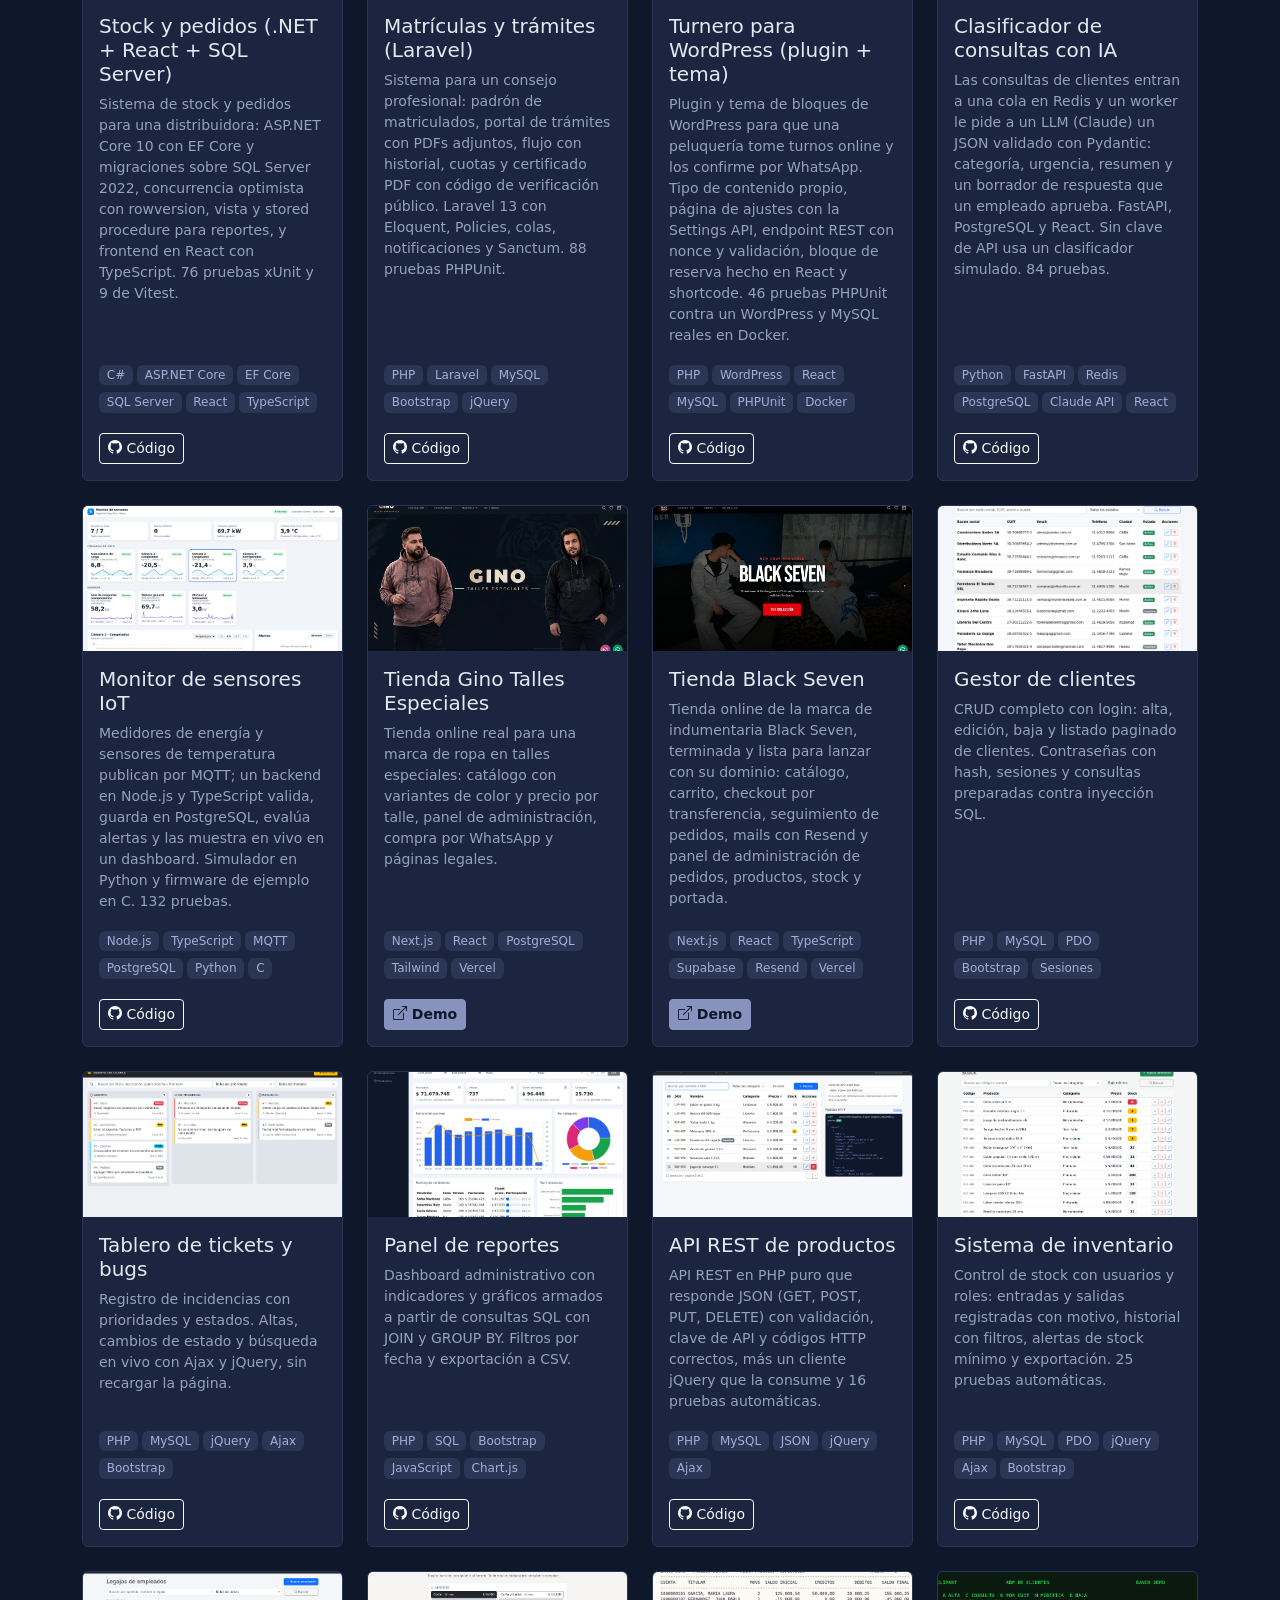
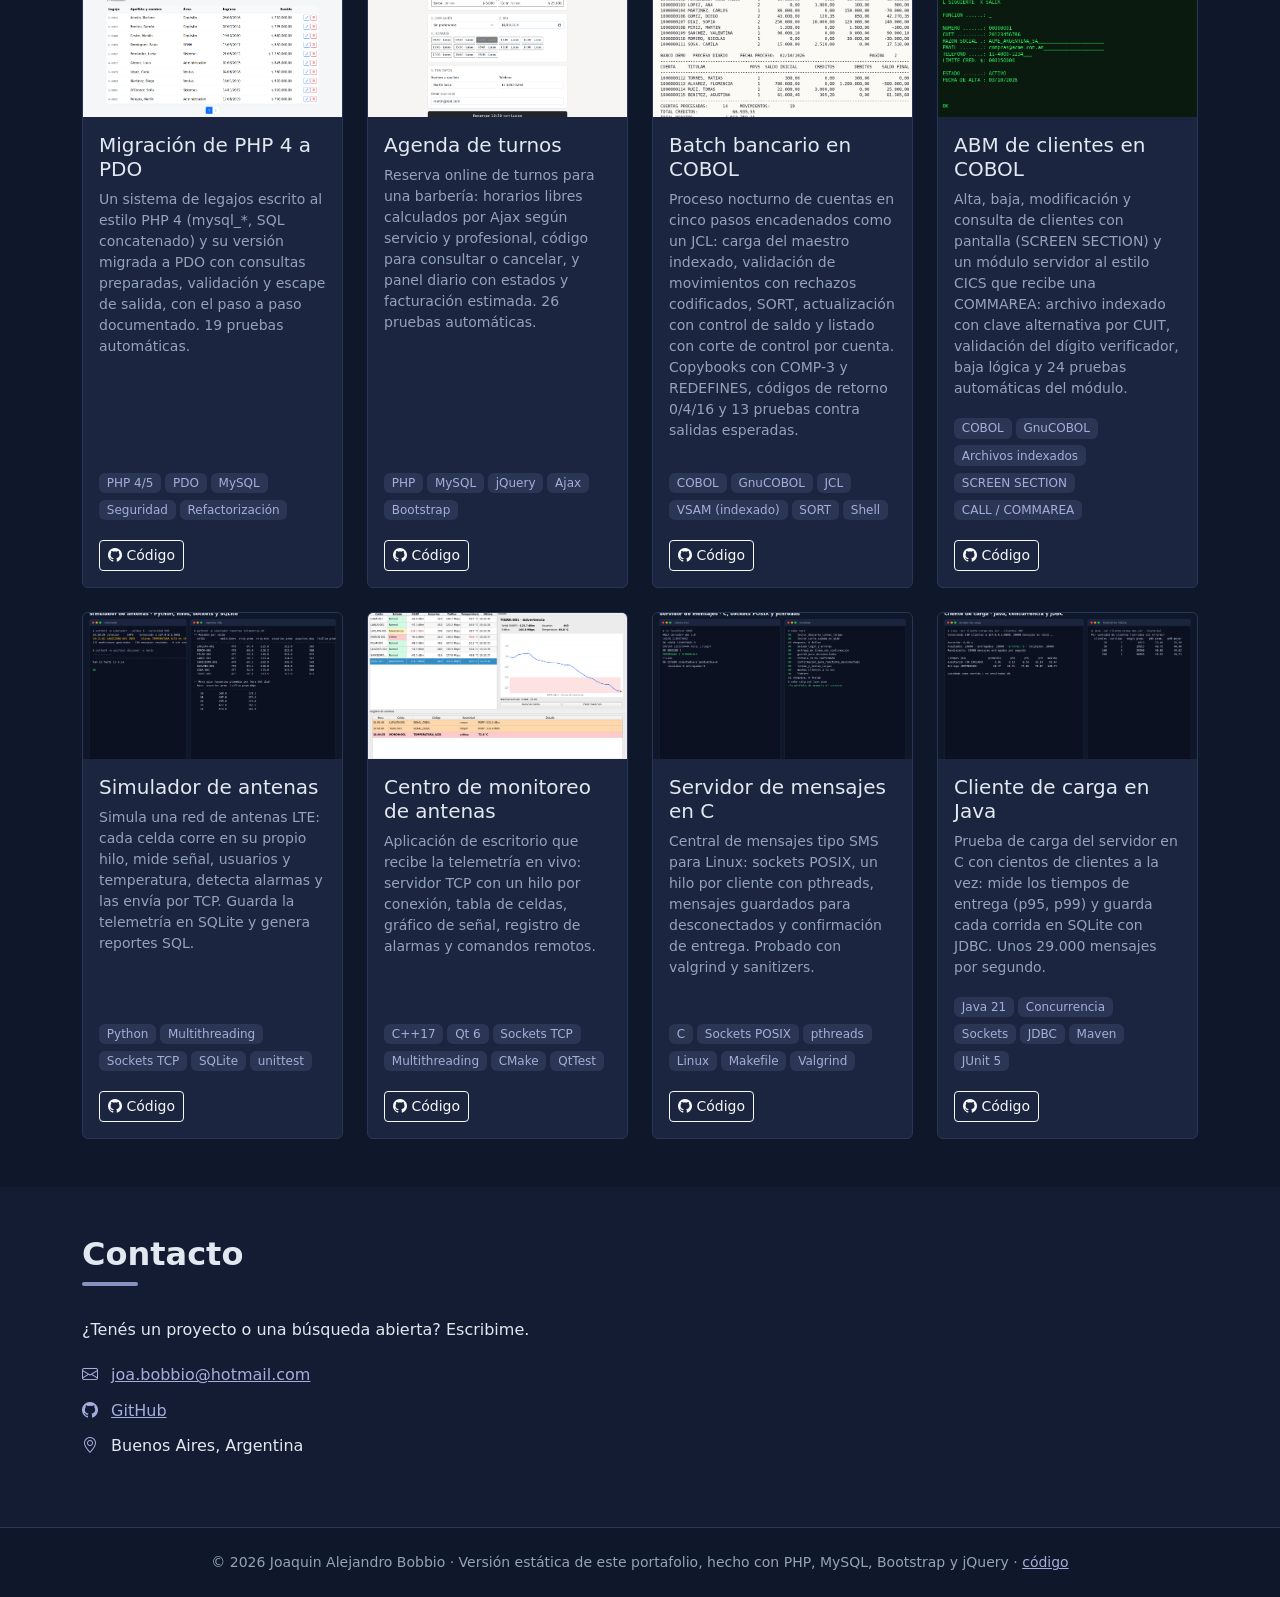
==== commit 320e07d0: "Suma 3 proyectos: Turnero para WordPress, QA con Postman y automatización contable en Python Total: " ====
--- a/index.html
+++ b/index.html
@@ -54,7 +54,7 @@
                 <div class="col-lg-4">
                     <div class="row g-3 text-center">
                         <div class="col-6"><div class="dato"><span class="dato-num">3+</span><span>años programando</span></div></div>
-                        <div class="col-6"><div class="dato"><span class="dato-num" id="dato-proyectos">33</span><span>proyectos en el portafolio</span></div></div>
+                        <div class="col-6"><div class="dato"><span class="dato-num" id="dato-proyectos">36</span><span>proyectos en el portafolio</span></div></div>
                         <div class="col-12"><div class="dato"><span class="dato-num"><i class="bi bi-geo-alt"></i></span><span>Buenos Aires, Argentina</span></div></div>
                     </div>
                 </div>
